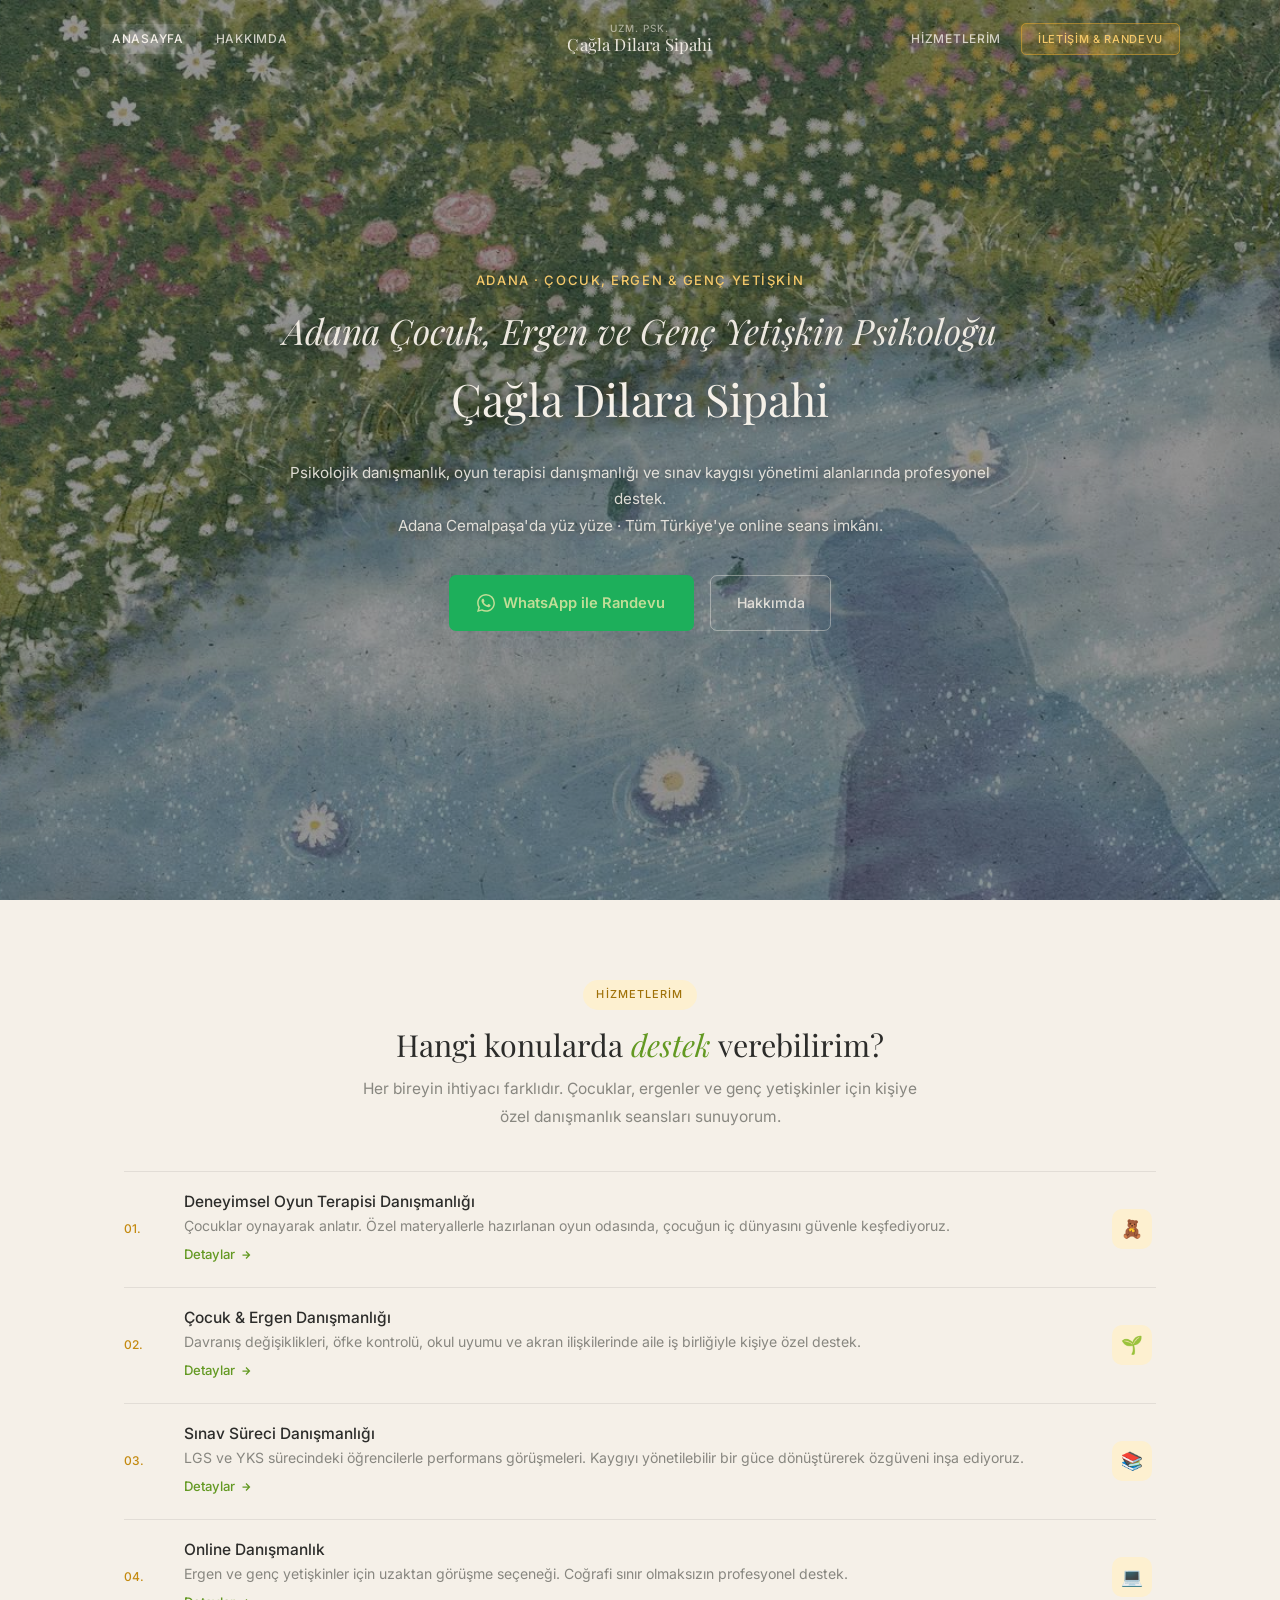
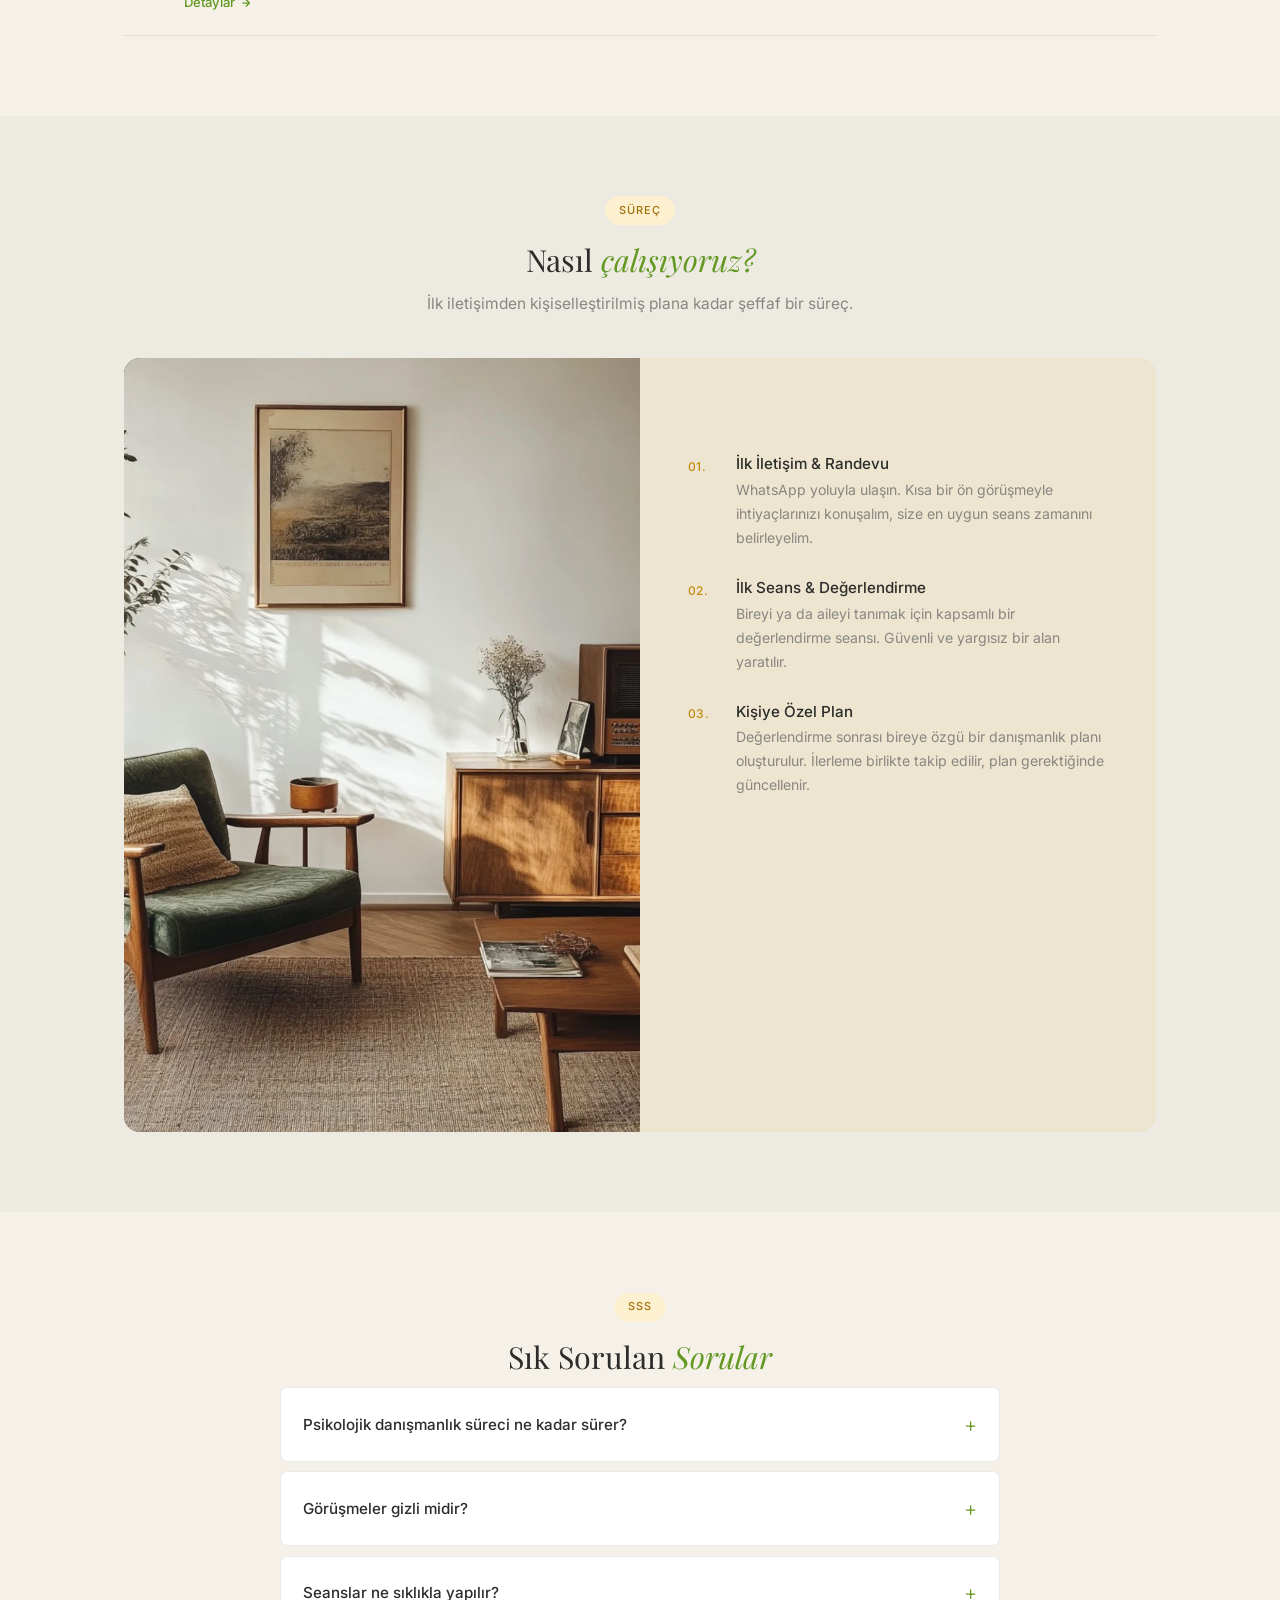
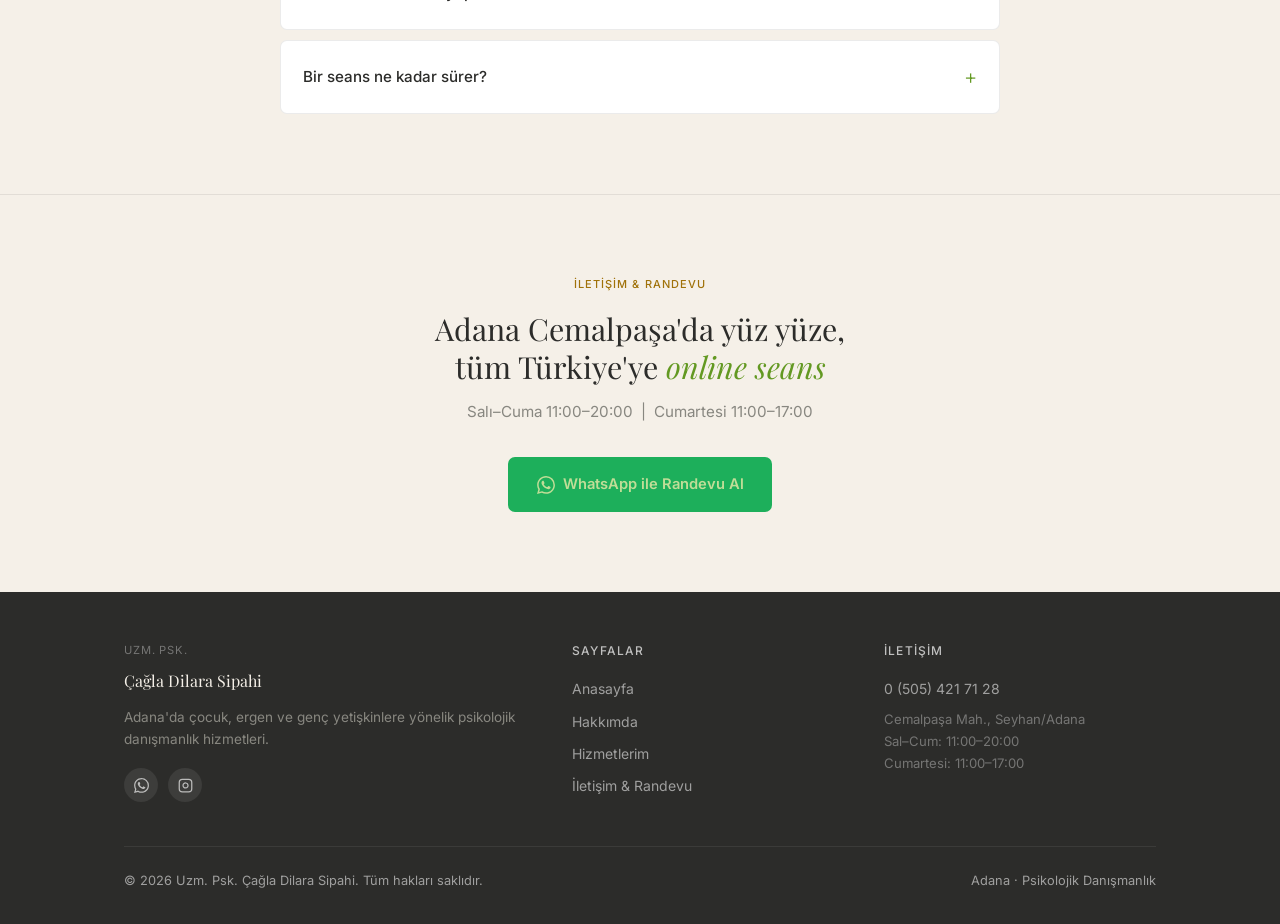
==== index.html @ 8da88c23 "fix: dynamic footer year, aria-hidden on emoji containers, verify lang=tr - All 4 pages: footer © ye" ====
<!DOCTYPE html>
<html lang="tr">
<head>
  <meta charset="UTF-8">
  <meta name="viewport" content="width=device-width, initial-scale=1.0">
  <title>Adana Çocuk ve Ergen Psikoloğu | Uzm. Psk. Çağla Dilara Sipahi</title>
  <meta name="description" content="Adana'da çocuk, ergen ve genç yetişkin psikolojik danışmanlık hizmetleri. Oyun terapisi, sınav kaygısı yönetimi ve online danışmanlık.">
  <link rel="preconnect" href="https://fonts.googleapis.com">
  <link rel="preconnect" href="https://fonts.gstatic.com" crossorigin>
  <link href="https://fonts.googleapis.com/css2?family=Playfair+Display:ital,wght@0,400;0,500;1,400&family=Inter:wght@300;400;500&display=swap" rel="stylesheet">
  <link rel="stylesheet" href="style.css">
  <link rel="canonical" href="https://pskcagladsipahi.com/">
  <meta property="og:type" content="website">
  <meta property="og:site_name" content="Uzm. Psk. Çağla Dilara Sipahi">
  <meta property="og:title" content="Adana Çocuk ve Ergen Psikoloğu | Uzm. Psk. Çağla Dilara Sipahi">
  <meta property="og:description" content="Adana'da çocuk, ergen ve genç yetişkin psikolojik danışmanlık hizmetleri. Oyun terapisi, sınav kaygısı yönetimi ve online danışmanlık.">
  <meta property="og:url" content="https://pskcagladsipahi.com/">
  <meta property="og:image" content="https://pskcagladsipahi.com/adana-psikolog-ofis.jpg">
  <meta property="og:image:width" content="1200">
  <meta property="og:image:height" content="800">
  <meta property="og:image:alt" content="Uzm. Psk. Çağla Dilara Sipahi — Adana Çocuk ve Ergen Psikolog Ofisi">
  <meta name="twitter:card" content="summary_large_image">
  <meta property="og:locale" content="tr_TR">
  <script type="application/ld+json">
  {
    "@context": "https://schema.org",
    "@type": "Psychologist",
    "name": "Uzm. Psk. Çağla Dilara Sipahi",
    "url": "https://pskcagladsipahi.com",
    "telephone": "+905054217128",
    "image": "https://pskcagladsipahi.com/adana-psikolog-ofis.jpg",
    "address": {
      "@type": "PostalAddress",
      "streetAddress": "Cemalpaşa Mahallesi, Cevat Yurdakul Caddesi, Atabey Apartmanı Kat:2 Daire:3",
      "addressLocality": "Seyhan",
      "addressRegion": "Adana",
      "postalCode": "01110",
      "addressCountry": "TR"
    },
    "openingHoursSpecification": [
      {
        "@type": "OpeningHoursSpecification",
        "dayOfWeek": ["Tuesday", "Wednesday", "Thursday", "Friday"],
        "opens": "11:00",
        "closes": "20:00"
      },
      {
        "@type": "OpeningHoursSpecification",
        "dayOfWeek": ["Saturday"],
        "opens": "11:00",
        "closes": "17:00"
      }
    ],
    "availableLanguage": ["tr", "en"],
    "areaServed": [
      {"@type": "City", "name": "Adana"},
      {"@type": "Country", "name": "Türkiye"}
    ],
    "sameAs": [
      "https://www.instagram.com/uzm.psk.cagladsipahi/",
      "https://share.google/SsBvMkMxXAegFA1E4"
    ],
    "hasOfferCatalog": {
      "@type": "OfferCatalog",
      "name": "Danışmanlık Hizmetleri",
      "itemListElement": [
        {"@type": "Offer", "itemOffered": {"@type": "Service", "name": "Deneyimsel Oyun Terapisi Danışmanlığı"}},
        {"@type": "Offer", "itemOffered": {"@type": "Service", "name": "Çocuk ve Ergen Psikolojik Danışmanlığı"}},
        {"@type": "Offer", "itemOffered": {"@type": "Service", "name": "Sınav Süreci Danışmanlığı"}},
        {"@type": "Offer", "itemOffered": {"@type": "Service", "name": "Genç Yetişkin Danışmanlığı"}},
        {"@type": "Offer", "itemOffered": {"@type": "Service", "name": "Online Danışmanlık"}}
      ]
    }
  }
  </script>
  <script type="application/ld+json">
  {
    "@context": "https://schema.org",
    "@type": "FAQPage",
    "mainEntity": [
      {
        "@type": "Question",
        "name": "Psikolojik danışmanlık süreci ne kadar sürer?",
        "acceptedAnswer": {
          "@type": "Answer",
          "text": "Süreç, danışanın ihtiyaçlarına ve sürecin seyrine göre değişiklik gösterir. Her birey için farklıdır."
        }
      },
      {
        "@type": "Question",
        "name": "Görüşmeler gizli midir?",
        "acceptedAnswer": {
          "@type": "Answer",
          "text": "Tüm görüşmeler etik kurallar ve gizlilik ilkeleri çerçevesinde yürütülür. Yasal zorunluluklar dışında paylaşılan bilgiler üçüncü kişilerle paylaşılmaz."
        }
      },
      {
        "@type": "Question",
        "name": "Seanslar ne sıklıkla yapılır?",
        "acceptedAnswer": {
          "@type": "Answer",
          "text": "Görüşmeler genellikle haftada bir planlanır. Süreç içinde ihtiyaçlara göre yeniden değerlendirilebilir."
        }
      },
      {
        "@type": "Question",
        "name": "Bir seans ne kadar sürer?",
        "acceptedAnswer": {
          "@type": "Answer",
          "text": "Oyun seansları 45 dakika, ergen ve yetişkin seansları 45–50 dakika sürmektedir."
        }
      }
    ]
  }
  </script>
</head>
<body>

  <!-- NAVBAR -->
  <nav class="navbar">
    <div class="nav-inner">
      <ul class="nav-left">
        <li><a href="/" class="active">Anasayfa</a></li>
        <li><a href="/hakkimda">Hakkımda</a></li>
      </ul>
      <a href="/" class="navbar-brand">
        <span class="brand-label">Uzm. Psk.</span>
        <span class="brand-name">Çağla Dilara Sipahi</span>
      </a>
      <ul class="nav-right">
        <li><a href="/hizmetler" class="nav-link">Hizmetlerim</a></li>
        <li><a href="/iletisim" class="nav-link nav-cta">İletişim &amp; Randevu</a></li>
      </ul>
      <button class="hamburger" id="hamburger" aria-label="Menüyü aç/kapat">
        <span></span><span></span><span></span>
      </button>
    </div>
  </nav>

  <!-- Mobile nav -->
  <div class="nav-links-mobile" id="mobileNav">
    <a href="/">Anasayfa</a>
    <a href="/hakkimda">Hakkımda</a>
    <a href="/hizmetler">Hizmetlerim</a>
    <a href="/iletisim">İletişim &amp; Randevu</a>
  </div>

  <!-- HERO -->
  <section class="hero">
    <div class="hero-bg"></div>
    <div class="hero-overlay"></div>
    <div class="container">
      <div class="hero-content">
        <span class="hero-eyebrow">Adana · Çocuk, Ergen &amp; Genç Yetişkin</span>
        <h1 class="hero-title">Adana Çocuk, Ergen ve Genç Yetişkin Psikoloğu</h1>
        <span class="hero-name">Çağla Dilara Sipahi</span>
        <p class="hero-desc">
          Psikolojik danışmanlık, oyun terapisi danışmanlığı ve sınav kaygısı yönetimi alanlarında profesyonel destek.<br>
          Adana Cemalpaşa'da yüz yüze · Tüm Türkiye'ye online seans imkânı.
        </p>
        <div class="hero-actions">
          <a href="https://wa.me/905054217128" class="btn btn-whatsapp" target="_blank" rel="noopener">
            <svg width="18" height="18" viewBox="0 0 24 24" fill="currentColor"><path d="M17.472 14.382c-.297-.149-1.758-.867-2.03-.967-.273-.099-.471-.148-.67.15-.197.297-.767.966-.94 1.164-.173.199-.347.223-.644.075-.297-.15-1.255-.463-2.39-1.475-.883-.788-1.48-1.761-1.653-2.059-.173-.297-.018-.458.13-.606.134-.133.298-.347.446-.52.149-.174.198-.298.298-.497.099-.198.05-.371-.025-.52-.075-.149-.669-1.612-.916-2.207-.242-.579-.487-.5-.669-.51-.173-.008-.371-.01-.57-.01-.198 0-.52.074-.792.372-.272.297-1.04 1.016-1.04 2.479 0 1.462 1.065 2.875 1.213 3.074.149.198 2.096 3.2 5.077 4.487.709.306 1.262.489 1.694.625.712.227 1.36.195 1.871.118.571-.085 1.758-.719 2.006-1.413.248-.694.248-1.289.173-1.413-.074-.124-.272-.198-.57-.347m-5.421 7.403h-.004a9.87 9.87 0 0 1-5.031-1.378l-.361-.214-3.741.982.998-3.648-.235-.374a9.86 9.86 0 0 1-1.51-5.26c.001-5.45 4.436-9.884 9.888-9.884 2.64 0 5.122 1.03 6.988 2.898a9.825 9.825 0 0 1 2.893 6.994c-.003 5.45-4.437 9.884-9.885 9.884m8.413-18.297A11.815 11.815 0 0 0 12.05 0C5.495 0 .16 5.335.157 11.892c0 2.096.547 4.142 1.588 5.945L.057 24l6.305-1.654a11.882 11.882 0 0 0 5.683 1.448h.005c6.554 0 11.89-5.335 11.893-11.893a11.821 11.821 0 0 0-3.48-8.413z"/></svg>
            WhatsApp ile Randevu
          </a>
          <a href="/hakkimda" class="btn btn-outline-white">Hakkımda</a>
        </div>
      </div>
    </div>
  </section>

  <!-- SERVICES -->
  <section class="section">
    <div class="container">
      <div class="centered reveal">
        <span class="section-tag">Hizmetlerim</span>
        <h2 class="section-title">Hangi konularda <em>destek</em> verebilirim?</h2>
        <p class="section-lead">Her bireyin ihtiyacı farklıdır. Çocuklar, ergenler ve genç yetişkinler için kişiye özel danışmanlık seansları sunuyorum.</p>
      </div>
      <div class="services-list">
        <div class="service-row reveal">
          <span class="service-num">01.</span>
          <div>
            <h3>Deneyimsel Oyun Terapisi Danışmanlığı</h3>
            <p>Çocuklar oynayarak anlatır. Özel materyallerle hazırlanan oyun odasında, çocuğun iç dünyasını güvenle keşfediyoruz.</p>
            <a href="/hizmetler" class="service-link">Detaylar <svg width="12" height="12" viewBox="0 0 24 24" fill="none" stroke="currentColor" stroke-width="2.5"><path d="M5 12h14M12 5l7 7-7 7"/></svg></a>
          </div>
          <div class="service-row-icon" aria-hidden="true">🧸</div>
        </div>
        <div class="service-row reveal">
          <span class="service-num">02.</span>
          <div>
            <h3>Çocuk &amp; Ergen Danışmanlığı</h3>
            <p>Davranış değişiklikleri, öfke kontrolü, okul uyumu ve akran ilişkilerinde aile iş birliğiyle kişiye özel destek.</p>
            <a href="/hizmetler" class="service-link">Detaylar <svg width="12" height="12" viewBox="0 0 24 24" fill="none" stroke="currentColor" stroke-width="2.5"><path d="M5 12h14M12 5l7 7-7 7"/></svg></a>
          </div>
          <div class="service-row-icon" aria-hidden="true">🌱</div>
        </div>
        <div class="service-row reveal">
          <span class="service-num">03.</span>
          <div>
            <h3>Sınav Süreci Danışmanlığı</h3>
            <p>LGS ve YKS sürecindeki öğrencilerle performans görüşmeleri. Kaygıyı yönetilebilir bir güce dönüştürerek özgüveni inşa ediyoruz.</p>
            <a href="/hizmetler" class="service-link">Detaylar <svg width="12" height="12" viewBox="0 0 24 24" fill="none" stroke="currentColor" stroke-width="2.5"><path d="M5 12h14M12 5l7 7-7 7"/></svg></a>
          </div>
          <div class="service-row-icon" aria-hidden="true">📚</div>
        </div>
        <div class="service-row reveal">
          <span class="service-num">04.</span>
          <div>
            <h3>Online Danışmanlık</h3>
            <p>Ergen ve genç yetişkinler için uzaktan görüşme seçeneği. Coğrafi sınır olmaksızın profesyonel destek.</p>
            <a href="/hizmetler" class="service-link">Detaylar <svg width="12" height="12" viewBox="0 0 24 24" fill="none" stroke="currentColor" stroke-width="2.5"><path d="M5 12h14M12 5l7 7-7 7"/></svg></a>
          </div>
          <div class="service-row-icon" aria-hidden="true">💻</div>
        </div>
      </div>
    </div>
  </section>

  <!-- PROCESS -->
  <section class="section section-alt">
    <div class="container">
      <div class="centered reveal">
        <span class="section-tag">Süreç</span>
        <h2 class="section-title">Nasıl <em>çalışıyoruz?</em></h2>
        <p class="section-lead">İlk iletişimden kişiselleştirilmiş plana kadar şeffaf bir süreç.</p>
      </div>
      <div class="process-split reveal">
        <div class="process-photo">
          <img src="danismanlik-sureci.jpg" alt="Psikolojik danışmanlık süreci adımları" loading="lazy" width="1000" height="1500">
        </div>
        <div class="process-content">
          <div class="steps-list">
            <div class="step-item">
              <span class="step-num">01.</span>
              <div>
                <h3>İlk İletişim &amp; Randevu</h3>
                <p>WhatsApp yoluyla ulaşın. Kısa bir ön görüşmeyle ihtiyaçlarınızı konuşalım, size en uygun seans zamanını belirleyelim.</p>
              </div>
            </div>
            <div class="step-item">
              <span class="step-num">02.</span>
              <div>
                <h3>İlk Seans &amp; Değerlendirme</h3>
                <p>Bireyi ya da aileyi tanımak için kapsamlı bir değerlendirme seansı. Güvenli ve yargısız bir alan yaratılır.</p>
              </div>
            </div>
            <div class="step-item">
              <span class="step-num">03.</span>
              <div>
                <h3>Kişiye Özel Plan</h3>
                <p>Değerlendirme sonrası bireye özgü bir danışmanlık planı oluşturulur. İlerleme birlikte takip edilir, plan gerektiğinde güncellenir.</p>
              </div>
            </div>
          </div>
        </div>
      </div>
    </div>
  </section>

  <!-- FAQ -->
  <section class="section">
    <div class="container">
      <div class="centered reveal">
        <span class="section-tag">SSS</span>
        <h2 class="section-title">Sık Sorulan <em>Sorular</em></h2>
      </div>
      <div class="faq-list">
        <details class="faq-item reveal">
          <summary>Psikolojik danışmanlık süreci ne kadar sürer?</summary>
          <p>Süreç, danışanın ihtiyaçlarına ve sürecin seyrine göre değişiklik gösterir. Her birey için farklıdır.</p>
        </details>
        <details class="faq-item reveal">
          <summary>Görüşmeler gizli midir?</summary>
          <p>Tüm görüşmeler etik kurallar ve gizlilik ilkeleri çerçevesinde yürütülür. Yasal zorunluluklar dışında paylaşılan bilgiler üçüncü kişilerle paylaşılmaz.</p>
        </details>
        <details class="faq-item reveal">
          <summary>Seanslar ne sıklıkla yapılır?</summary>
          <p>Görüşmeler genellikle haftada bir planlanır. Süreç içinde ihtiyaçlara göre yeniden değerlendirilebilir.</p>
        </details>
        <details class="faq-item reveal">
          <summary>Bir seans ne kadar sürer?</summary>
          <p>Oyun seansları 45 dakika, ergen ve yetişkin seansları 45–50 dakika sürmektedir.</p>
        </details>
      </div>
    </div>
  </section>

  <!-- CTA BANNER -->
  <section class="cta-banner">
    <div class="container">
      <span class="eyebrow">İletişim &amp; Randevu</span>
      <h2>Adana Cemalpaşa'da yüz yüze,<br>tüm Türkiye'ye <em>online seans</em></h2>
      <p>Salı–Cuma 11:00–20:00 &nbsp;|&nbsp; Cumartesi 11:00–17:00</p>
      <div class="cta-actions">
        <a href="https://wa.me/905054217128" class="btn btn-whatsapp" target="_blank" rel="noopener">
          <svg width="18" height="18" viewBox="0 0 24 24" fill="currentColor"><path d="M17.472 14.382c-.297-.149-1.758-.867-2.03-.967-.273-.099-.471-.148-.67.15-.197.297-.767.966-.94 1.164-.173.199-.347.223-.644.075-.297-.15-1.255-.463-2.39-1.475-.883-.788-1.48-1.761-1.653-2.059-.173-.297-.018-.458.13-.606.134-.133.298-.347.446-.52.149-.174.198-.298.298-.497.099-.198.05-.371-.025-.52-.075-.149-.669-1.612-.916-2.207-.242-.579-.487-.5-.669-.51-.173-.008-.371-.01-.57-.01-.198 0-.52.074-.792.372-.272.297-1.04 1.016-1.04 2.479 0 1.462 1.065 2.875 1.213 3.074.149.198 2.096 3.2 5.077 4.487.709.306 1.262.489 1.694.625.712.227 1.36.195 1.871.118.571-.085 1.758-.719 2.006-1.413.248-.694.248-1.289.173-1.413-.074-.124-.272-.198-.57-.347m-5.421 7.403h-.004a9.87 9.87 0 0 1-5.031-1.378l-.361-.214-3.741.982.998-3.648-.235-.374a9.86 9.86 0 0 1-1.51-5.26c.001-5.45 4.436-9.884 9.888-9.884 2.64 0 5.122 1.03 6.988 2.898a9.825 9.825 0 0 1 2.893 6.994c-.003 5.45-4.437 9.884-9.885 9.884m8.413-18.297A11.815 11.815 0 0 0 12.05 0C5.495 0 .16 5.335.157 11.892c0 2.096.547 4.142 1.588 5.945L.057 24l6.305-1.654a11.882 11.882 0 0 0 5.683 1.448h.005c6.554 0 11.89-5.335 11.893-11.893a11.821 11.821 0 0 0-3.48-8.413z"/></svg>
          WhatsApp ile Randevu Al
        </a>
      </div>
    </div>
  </section>

  <!-- FOOTER -->
  <footer class="footer">
    <div class="container">
      <div class="footer-grid">
        <div class="footer-brand">
          <span class="brand-label">Uzm. Psk.</span>
          <div class="brand-name">Çağla Dilara Sipahi</div>
          <p>Adana'da çocuk, ergen ve genç yetişkinlere yönelik psikolojik danışmanlık hizmetleri.</p>
          <div class="footer-social">
            <a href="https://wa.me/905054217128" class="social-btn" target="_blank" rel="noopener" aria-label="WhatsApp">
              <svg width="15" height="15" viewBox="0 0 24 24" fill="currentColor"><path d="M17.472 14.382c-.297-.149-1.758-.867-2.03-.967-.273-.099-.471-.148-.67.15-.197.297-.767.966-.94 1.164-.173.199-.347.223-.644.075-.297-.15-1.255-.463-2.39-1.475-.883-.788-1.48-1.761-1.653-2.059-.173-.297-.018-.458.13-.606.134-.133.298-.347.446-.52.149-.174.198-.298.298-.497.099-.198.05-.371-.025-.52-.075-.149-.669-1.612-.916-2.207-.242-.579-.487-.5-.669-.51-.173-.008-.371-.01-.57-.01-.198 0-.52.074-.792.372-.272.297-1.04 1.016-1.04 2.479 0 1.462 1.065 2.875 1.213 3.074.149.198 2.096 3.2 5.077 4.487.709.306 1.262.489 1.694.625.712.227 1.36.195 1.871.118.571-.085 1.758-.719 2.006-1.413.248-.694.248-1.289.173-1.413-.074-.124-.272-.198-.57-.347m-5.421 7.403h-.004a9.87 9.87 0 0 1-5.031-1.378l-.361-.214-3.741.982.998-3.648-.235-.374a9.86 9.86 0 0 1-1.51-5.26c.001-5.45 4.436-9.884 9.888-9.884 2.64 0 5.122 1.03 6.988 2.898a9.825 9.825 0 0 1 2.893 6.994c-.003 5.45-4.437 9.884-9.885 9.884m8.413-18.297A11.815 11.815 0 0 0 12.05 0C5.495 0 .16 5.335.157 11.892c0 2.096.547 4.142 1.588 5.945L.057 24l6.305-1.654a11.882 11.882 0 0 0 5.683 1.448h.005c6.554 0 11.89-5.335 11.893-11.893a11.821 11.821 0 0 0-3.48-8.413z"/></svg>
            </a>
            <a href="https://www.instagram.com/uzm.psk.cagladsipahi/" class="social-btn" target="_blank" rel="noopener" aria-label="Instagram">
              <svg width="15" height="15" viewBox="0 0 24 24" fill="none" stroke="currentColor" stroke-width="2"><rect x="2" y="2" width="20" height="20" rx="5"/><path d="M16 11.37A4 4 0 1 1 12.63 8 4 4 0 0 1 16 11.37z"/><line x1="17.5" y1="6.5" x2="17.51" y2="6.5"/></svg>
            </a>
          </div>
        </div>
        <div>
          <h5>Sayfalar</h5>
          <ul>
            <li><a href="/">Anasayfa</a></li>
            <li><a href="/hakkimda">Hakkımda</a></li>
            <li><a href="/hizmetler">Hizmetlerim</a></li>
            <li><a href="/iletisim">İletişim &amp; Randevu</a></li>
          </ul>
        </div>
        <div>
          <h5>İletişim</h5>
          <ul>
            <li><a href="tel:+905054217128">0 (505) 421 71 28</a></li>
            <li style="color:rgba(255,255,255,.35); font-size:.82rem; margin-top:.5rem; line-height:1.65">
              Cemalpaşa Mah., Seyhan/Adana<br>
              Sal–Cum: 11:00–20:00<br>
              Cumartesi: 11:00–17:00
            </li>
          </ul>
        </div>
      </div>
      <div class="footer-bottom">
        <span>&copy; <span id="footer-year">2026</span> Uzm. Psk. Çağla Dilara Sipahi. Tüm hakları saklıdır.</span>
        <span>Adana · Psikolojik Danışmanlık</span>
      </div>
    </div>
  </footer>

  <script>
    // Mobile nav
    const hamburger = document.getElementById('hamburger');
    const mobileNav = document.getElementById('mobileNav');
    hamburger.addEventListener('click', () => mobileNav.classList.toggle('open'));
    mobileNav.querySelectorAll('a').forEach(a => a.addEventListener('click', () => mobileNav.classList.remove('open')));

    // Scroll reveal
    const observer = new IntersectionObserver((entries) => {
      entries.forEach((entry, i) => {
        if (entry.isIntersecting) {
          setTimeout(() => entry.target.classList.add('visible'), i * 80);
        }
      });
    }, { threshold: 0.12 });
    document.querySelectorAll('.reveal').forEach(el => observer.observe(el));
    document.getElementById('footer-year').textContent = new Date().getFullYear();

  </script>
</body>
</html>
---- style.css ----
/* =============================================
   pskcagladsipahi.com — Design System v2
   ============================================= */

:root {
  --primary:       #639922;
  --primary-dark:  #3B6D11;
  --primary-light: #EAF3DE;
  --accent:        #E8A830;
  --accent-light:  #FDF0D0;
  --accent-dark:   #C48A10;
  --accent-deep:   #A0720A;
  --text:          #2C2C2A;
  --text-muted:    #888780;
  --bg:            #F5F0E8;
  --bg-alt:        #EDEAE2;
  --bg-bej:        #EDE5D0;
  --hero-dark:     #27500A;
  --white:         #FFFFFF;
  --border:        rgba(0,0,0,0.08);
  --whatsapp:      #1DAF5B;
  --whatsapp-text: #C0DD97;

  --font-display: 'Playfair Display', Georgia, serif;
  --font-body:    'Inter', system-ui, sans-serif;

  --radius:    7px;
  --radius-md: 12px;
  --radius-lg: 16px;
  --shadow:    0 4px 24px rgba(44,44,42,.07);
  --shadow-lg: 0 12px 48px rgba(44,44,42,.12);
  --trans:     .28s ease;

  --max-w: 1080px;
}

/* ---- Accessibility ---- */
.visually-hidden { position: absolute; width: 1px; height: 1px; padding: 0; margin: -1px; overflow: hidden; clip: rect(0,0,0,0); white-space: nowrap; border: 0; }

/* ---- Reset ---- */
*, *::before, *::after { box-sizing: border-box; margin: 0; padding: 0; }
html { scroll-behavior: smooth; font-size: 16px; }
body {
  font-family: var(--font-body);
  background: var(--bg);
  color: var(--text);
  line-height: 1.8;
  -webkit-font-smoothing: antialiased;
  font-size: 14px;
}
img { max-width: 100%; display: block; }
a { color: inherit; text-decoration: none; }
ul { list-style: none; }

/* ---- Container ---- */
.container {
  max-width: var(--max-w);
  margin: 0 auto;
  padding: 0 1.5rem;
}

/* ---- Typography ---- */
h1, h2, h3, h4 {
  font-family: var(--font-display);
  line-height: 1.25;
  color: var(--text);
  font-weight: 400;
}
h1 { font-size: clamp(2rem, 5vw, 2.8rem); }
h2 { font-size: clamp(1.5rem, 3vw, 1.9rem); }
h3 { font-size: 1rem; font-weight: 500; font-family: var(--font-body); }
h4 { font-size: .9rem; font-weight: 500; font-family: var(--font-body); }
p  { color: var(--text-muted); }
em { font-style: italic; color: var(--primary); font-family: var(--font-display); }

/* ---- Buttons ---- */
.btn {
  display: inline-flex;
  align-items: center;
  gap: .5rem;
  padding: .8rem 1.6rem;
  border-radius: var(--radius);
  font-size: .88rem;
  font-weight: 500;
  font-family: var(--font-body);
  cursor: pointer;
  border: none;
  transition: transform var(--trans), box-shadow var(--trans), opacity var(--trans);
  white-space: nowrap;
}
.btn:hover { transform: translateY(-2px); box-shadow: var(--shadow-lg); }

.btn-whatsapp {
  background: var(--whatsapp);
  color: var(--whatsapp-text);
  font-size: .92rem;
  font-weight: 600;
  padding: .9rem 1.8rem;
  border-radius: var(--radius);
}
.btn-whatsapp svg { fill: var(--whatsapp-text); }
.btn-whatsapp:hover { opacity: .9; }

.btn-primary { background: var(--primary); color: var(--white); }
.btn-primary:hover { background: var(--primary-dark); }

.btn-outline {
  background: transparent;
  color: var(--primary);
  border: 1.5px solid var(--primary);
}
.btn-outline:hover { background: var(--primary); color: var(--white); }

.btn-outline-white {
  background: transparent;
  color: rgba(245,240,232,.85);
  border: 1.5px solid rgba(245,240,232,.4);
}
.btn-outline-white:hover { background: rgba(255,255,255,.12); }

/* ---- Section helpers ---- */
.section { padding: 5rem 0; }
.section-alt { background: var(--bg-alt); }
.section-bej { background: var(--bg-bej); }

.eyebrow {
  display: inline-block;
  font-size: 11px;
  font-weight: 500;
  letter-spacing: .1em;
  text-transform: uppercase;
  color: var(--accent-deep);
  margin-bottom: .9rem;
}
.section-tag {
  display: inline-block;
  font-size: 11px;
  font-weight: 500;
  letter-spacing: .1em;
  text-transform: uppercase;
  color: var(--accent-deep);
  background: var(--accent-light);
  padding: .3rem .85rem;
  border-radius: 20px;
  margin-bottom: 1rem;
}
.section-title { margin-bottom: .7rem; }
.section-lead  { font-size: .97rem; max-width: 580px; margin-bottom: 2.5rem; }
.centered { text-align: center; }
.centered .section-lead { margin-left: auto; margin-right: auto; }

/* ---- Scroll Reveal ---- */
.reveal {
  opacity: 0;
  transform: translateY(20px);
  transition: opacity .7s ease, transform .7s ease;
}
.reveal.visible {
  opacity: 1;
  transform: translateY(0);
}

/* =============================================
   NAVBAR
   ============================================= */
.navbar {
  position: absolute;
  top: 0; left: 0; right: 0;
  z-index: 999;
  padding: 22px 40px;
}
.nav-inner {
  max-width: var(--max-w);
  margin: 0 auto;
  display: grid;
  grid-template-columns: 1fr auto 1fr;
  align-items: center;
}
.nav-left, .nav-right {
  display: flex;
  align-items: center;
  gap: .5rem;
}
.nav-right { justify-content: flex-end; }

.nav-left a, .nav-right a.nav-link {
  font-size: 12px;
  font-weight: 500;
  letter-spacing: .06em;
  text-transform: uppercase;
  color: rgba(245,240,232,.8);
  padding: .45rem .75rem;
  border-radius: 5px;
  transition: color var(--trans), background var(--trans);
}
.nav-left a:hover,
.nav-right a.nav-link:hover,
.nav-left a.active,
.nav-right a.nav-link.active { color: rgba(245,240,232,1); background: rgba(255,255,255,.1); }

.nav-cta {
  background: rgba(232,168,48,.2) !important;
  border: 1px solid rgba(232,168,48,.5) !important;
  color: #F5C96A !important;
  font-size: 11px !important;
  font-weight: 500 !important;
  padding: 8px 16px !important;
  border-radius: 5px !important;
  text-transform: uppercase !important;
  letter-spacing: .06em !important;
  transition: background var(--trans) !important;
}
.nav-cta:hover { background: rgba(232,168,48,.35) !important; }

.navbar-brand {
  display: flex;
  flex-direction: column;
  align-items: center;
  text-align: center;
  line-height: 1.2;
}
.navbar-brand .brand-label {
  font-size: 10px;
  letter-spacing: .1em;
  text-transform: uppercase;
  color: rgba(245,240,232,.55);
  font-weight: 500;
}
.navbar-brand .brand-name {
  font-family: var(--font-display);
  font-size: 1.05rem;
  font-weight: 400;
  color: rgba(245,240,232,.95);
  letter-spacing: .01em;
}

/* Mobile nav — hidden by default everywhere */
.nav-links-mobile {
  display: none;
}
.nav-links-mobile.open {
  display: flex;
  position: fixed;
  top: 0; left: 0; right: 0; bottom: 0;
  background: var(--text);
  flex-direction: column;
  align-items: center;
  justify-content: center;
  gap: 1.5rem;
  z-index: 998;
}
.nav-links-mobile a {
  font-size: 1.1rem;
  font-weight: 500;
  color: rgba(245,240,232,.85);
  text-transform: uppercase;
  letter-spacing: .1em;
}

/* Hamburger (mobile only) */
.hamburger {
  display: none;
  flex-direction: column;
  gap: 5px;
  background: none;
  border: none;
  cursor: pointer;
  padding: .5rem;
}
.hamburger span {
  display: block;
  width: 22px;
  height: 1.5px;
  background: rgba(245,240,232,.85);
  border-radius: 2px;
  transition: var(--trans);
}

/* Inner page navbar (sticky, not absolute) */
.navbar-inner {
  position: sticky;
  top: 0;
  background: var(--bg);
  border-bottom: 1px solid var(--border);
  box-shadow: 0 2px 12px rgba(0,0,0,.04);
  padding: 14px 40px;
}
.navbar-inner .nav-left a,
.navbar-inner .nav-right a.nav-link {
  color: var(--text-muted);
}
.navbar-inner .nav-left a:hover,
.navbar-inner .nav-right a.nav-link:hover,
.navbar-inner .nav-left a.active,
.navbar-inner .nav-right a.nav-link.active {
  color: var(--primary);
  background: var(--primary-light);
}
.navbar-inner .brand-label { color: var(--text-muted); }
.navbar-inner .brand-name  { color: var(--text); }
.navbar-inner .nav-cta {
  background: rgba(99,153,34,.12) !important;
  border: 1px solid rgba(99,153,34,.35) !important;
  color: var(--primary-dark) !important;
}
.navbar-inner .nav-cta:hover { background: rgba(99,153,34,.2) !important; }

/* =============================================
   PAGE BANNER (inner pages)
   ============================================= */
.page-banner {
  background: linear-gradient(135deg, var(--hero-dark) 0%, var(--primary-dark) 100%);
  padding: 5rem 0 3.5rem;
  text-align: center;
  color: var(--white);
}
.page-banner h1 { color: #F5F0E8; font-size: clamp(1.8rem, 4vw, 2.4rem); font-weight: 400; }
.page-banner p  { color: rgba(245,240,232,.7); margin-top: .75rem; font-size: .95rem; }

/* =============================================
   HERO
   ============================================= */
.hero {
  position: relative;
  height: 100vh;
  min-height: 700px;
  display: flex;
  align-items: center;
  justify-content: center;
  text-align: center;
  overflow: hidden;
}
.hero-bg {
  position: absolute;
  inset: 0;
  background-image: url('adana-psikolog-ofis.jpg');
  background-size: cover;
  background-position: center;
  background-repeat: no-repeat;
  z-index: 0;
}
.hero-overlay {
  position: absolute; inset: 0; z-index: 1;
  background: rgba(0, 0, 0, 0.42);
}
.hero-content {
  position: relative;
  z-index: 2;
  max-width: 800px;
  margin: 0 auto;
  padding: 0 1.5rem;
}
.hero-eyebrow {
  font-size: 13px;
  font-weight: 500;
  letter-spacing: .12em;
  text-transform: uppercase;
  color: #F5C96A;
  margin-bottom: 1rem;
  display: block;
  text-shadow: 0 1px 8px rgba(0,0,0,.5);
}
.hero-title {
  font-family: var(--font-display);
  font-size: clamp(1.6rem, 3.5vw, 2.2rem);
  font-weight: 400;
  font-style: italic;
  color: rgba(245,240,232,.95);
  margin-bottom: .4rem;
  text-shadow: 0 2px 16px rgba(0,0,0,.6);
}
.hero-name {
  font-family: var(--font-display);
  font-size: clamp(2rem, 5vw, 2.8rem);
  font-weight: 400;
  color: #F5F0E8;
  margin-bottom: 1.25rem;
  display: block;
  text-shadow: 0 2px 16px rgba(0,0,0,.6);
}
.hero-desc {
  font-size: .95rem;
  color: rgba(245,240,232,.88);
  margin-bottom: 2.25rem;
  line-height: 1.75;
  text-shadow: 0 1px 10px rgba(0,0,0,.55);
}
.hero-actions { display: flex; flex-wrap: wrap; gap: 1rem; justify-content: center; }

/* Hero fade-up animations */
@keyframes fadeUp {
  from { opacity: 0; transform: translateY(24px); }
  to   { opacity: 1; transform: translateY(0); }
}
.hero-eyebrow { animation: fadeUp .6s ease .15s both; }
.hero-title   { animation: fadeUp .6s ease .35s both; }
.hero-name    { animation: fadeUp .6s ease .50s both; }
.hero-desc    { animation: fadeUp .6s ease .70s both; }
.hero-actions { animation: fadeUp .6s ease .90s both; }

/* =============================================
   SERVICES LIST (index)
   ============================================= */
.services-list { margin-top: 2rem; }
.service-row {
  display: grid;
  grid-template-columns: 40px 1fr 44px;
  gap: 1.25rem;
  align-items: center;
  padding: 20px 0;
  border-bottom: .5px solid var(--border);
  transition: background var(--trans);
}
.service-row:first-child { border-top: .5px solid var(--border); }
.service-num {
  font-size: 12px;
  font-weight: 500;
  color: var(--accent-dark);
  font-family: var(--font-body);
}
.service-row h3 {
  font-size: .97rem;
  font-weight: 500;
  color: var(--text);
  margin-bottom: .2rem;
}
.service-row p { font-size: .88rem; line-height: 1.65; }
.service-row-icon {
  width: 40px; height: 40px;
  background: var(--accent-light);
  border-radius: 10px;
  display: flex;
  align-items: center;
  justify-content: center;
  font-size: 1.1rem;
  color: var(--accent-deep);
}
.service-link {
  display: inline-flex;
  align-items: center;
  gap: .3rem;
  margin-top: .35rem;
  font-size: .82rem;
  font-weight: 500;
  color: var(--primary);
}
.service-link:hover { color: var(--primary-dark); }

/* Full services page cards */
.service-full {
  display: grid;
  grid-template-columns: 64px 1fr;
  gap: 1.5rem;
  background: var(--white);
  border-radius: var(--radius-md);
  padding: 2rem;
  border: 1px solid var(--border);
  margin-bottom: 1.25rem;
  transition: box-shadow var(--trans);
}
.service-full:hover { box-shadow: var(--shadow); }
.service-full .service-icon { margin: 0; }
.service-full h3 { margin-bottom: .45rem; }
.service-icon {
  width: 52px; height: 52px;
  border-radius: 12px;
  background: var(--accent-light);
  display: flex;
  align-items: center;
  justify-content: center;
  margin-bottom: 1rem;
  font-size: 1.4rem;
  color: var(--accent-deep);
}

/* =============================================
   PROCESS STEPS
   ============================================= */
.process-split {
  display: grid;
  grid-template-columns: 1fr 1fr;
  min-height: 420px;
}
.process-photo {
  background: linear-gradient(170deg, #2A3A18 0%, #3D5020 50%, #4A6028 100%);
  display: flex;
  align-items: center;
  justify-content: center;
  font-size: 4rem;
  color: rgba(255,255,255,.15);
  border-radius: var(--radius-lg) 0 0 var(--radius-lg);
  overflow: hidden;
}
.process-photo img {
  width: 100%; height: 100%; object-fit: cover;
}
.process-content {
  background: var(--bg-bej);
  padding: 4rem 3rem;
  border-radius: 0 var(--radius-lg) var(--radius-lg) 0;
}
.steps-list { display: flex; flex-direction: column; gap: 1.75rem; margin-top: 2rem; }
.step-item { display: flex; gap: 1.25rem; align-items: flex-start; }
.step-num {
  font-size: 12px;
  font-weight: 500;
  color: var(--accent-dark);
  min-width: 28px;
  padding-top: .1rem;
  font-family: var(--font-body);
  letter-spacing: .04em;
}
.step-item h3 { font-size: .95rem; font-weight: 500; margin-bottom: .3rem; color: var(--text); }
.step-item p  { font-size: .88rem; line-height: 1.7; }

/* =============================================
   FAQ
   ============================================= */
.faq-list {
  max-width: 720px;
  margin: 0 auto;
  display: flex;
  flex-direction: column;
  gap: .6rem;
}
.faq-item {
  background: var(--white);
  border: 1px solid var(--border);
  border-radius: var(--radius);
  overflow: hidden;
  transition: box-shadow var(--trans);
}
.faq-item:hover { box-shadow: var(--shadow); }
.faq-item summary {
  padding: 1.1rem 1.4rem;
  font-weight: 500;
  font-size: .95rem;
  color: var(--text);
  cursor: pointer;
  list-style: none;
  display: flex;
  justify-content: space-between;
  align-items: center;
  gap: 1rem;
  font-family: var(--font-body);
}
.faq-item summary::-webkit-details-marker { display: none; }
.faq-item summary::after {
  content: '+';
  font-size: 1.3rem;
  font-weight: 300;
  color: var(--primary);
  flex-shrink: 0;
  transition: transform var(--trans);
}
.faq-item[open] summary::after  { transform: rotate(45deg); }
.faq-item[open] summary         { color: var(--primary); border-bottom: 1px solid var(--border); }
.faq-item p {
  padding: 1rem 1.4rem;
  font-size: .9rem;
  line-height: 1.75;
}

/* =============================================
   CTA SECTION
   ============================================= */
.cta-banner {
  background: var(--bg);
  padding: 5rem 0;
  text-align: center;
  border-top: 1px solid var(--border);
}
.cta-banner .eyebrow { display: block; margin-bottom: .9rem; }
.cta-banner h2 { margin-bottom: .75rem; }
.cta-banner p  { font-size: .95rem; margin-bottom: 2rem; }
.cta-actions   { display: flex; justify-content: center; flex-wrap: wrap; gap: 1rem; }

/* =============================================
   ABOUT PAGE
   ============================================= */
.about-intro {
  display: grid;
  grid-template-columns: 1fr 1fr;
  gap: 4rem;
  align-items: start;
}
.about-photo {
  background: linear-gradient(170deg, #2A3A18 0%, #3D5020 50%, #4A6028 100%);
  border-radius: var(--radius-lg);
  aspect-ratio: 4/5;
  display: flex;
  align-items: center;
  justify-content: center;
  font-size: 5rem;
  color: rgba(255,255,255,.12);
  overflow: hidden;
}
.about-photo img {
  width: 100%; height: 100%;
  object-fit: cover;
  border-radius: var(--radius-lg);
}
.about-text .section-tag  { margin-top: 0; }
.about-text h2 { margin-bottom: 1rem; }
.about-text p  { margin-bottom: 1rem; }

.edu-timeline { margin-top: 2rem; }
.edu-item {
  display: flex;
  gap: 1.25rem;
  padding-bottom: 1.75rem;
  position: relative;
}
.edu-item:not(:last-child)::before {
  content: '';
  position: absolute;
  left: 18px; top: 38px;
  width: 1px;
  height: calc(100% - 20px);
  background: var(--border);
}
.edu-dot {
  width: 36px; height: 36px; min-width: 36px;
  border-radius: 50%;
  background: var(--accent-light);
  border: 1.5px solid var(--accent);
  display: flex;
  align-items: center;
  justify-content: center;
  font-size: .85rem;
}
.edu-year  { font-size: .75rem; font-weight: 700; letter-spacing: .06em; text-transform: uppercase; color: var(--accent-deep); margin-bottom: .2rem; }
.edu-title { font-weight: 500; color: var(--text); margin-bottom: .2rem; font-size: .95rem; }
.edu-sub   { font-size: .875rem; }

.trainings-grid {
  display: grid;
  grid-template-columns: repeat(auto-fill, minmax(220px, 1fr));
  gap: .85rem;
}
.training-pill {
  display: flex;
  align-items: center;
  gap: .7rem;
  background: var(--white);
  border: 1px solid var(--border);
  border-radius: var(--radius);
  padding: .85rem 1rem;
  font-size: .88rem;
  font-weight: 500;
  transition: box-shadow var(--trans);
}
.training-pill:hover { box-shadow: var(--shadow); }
.training-pill span { font-size: 1.15rem; }

/* =============================================
   CONTACT PAGE
   ============================================= */
.contact-grid {
  display: grid;
  grid-template-columns: 1fr 1fr;
  gap: 3rem;
  align-items: start;
}
.info-cards { display: flex; flex-direction: column; gap: .85rem; }
.info-card {
  display: flex;
  align-items: flex-start;
  gap: 1rem;
  background: var(--white);
  border: 1px solid var(--border);
  border-radius: var(--radius);
  padding: 1.1rem 1.4rem;
}
.info-icon {
  width: 40px; height: 40px; min-width: 40px;
  border-radius: 10px;
  background: var(--accent-light);
  display: flex;
  align-items: center;
  justify-content: center;
  font-size: 1.1rem;
  color: var(--accent-deep);
}
.info-card h4 { font-size: .75rem; font-weight: 700; letter-spacing: .08em; text-transform: uppercase; color: var(--accent-deep); margin-bottom: .3rem; font-family: var(--font-body); }
.info-card p  { font-size: .9rem; color: var(--text); margin: 0; }
.info-card a  { color: var(--primary); font-weight: 500; }
.info-card a:hover { text-decoration: underline; }

.contact-ctas { display: flex; flex-direction: column; gap: .85rem; margin-top: 1.25rem; }
.contact-ctas .btn { justify-content: center; }

.map-wrap {
  border-radius: var(--radius-md);
  overflow: hidden;
  border: 1px solid var(--border);
  height: 360px;
}
.map-wrap iframe { width: 100%; height: 100%; border: 0; display: block; }

/* =============================================
   FOOTER
   ============================================= */
.footer {
  background: var(--text);
  color: rgba(255,255,255,.55);
  padding: 3rem 0 2rem;
}
.footer-grid {
  display: grid;
  grid-template-columns: 1.5fr 1fr 1fr;
  gap: 2.5rem;
  margin-bottom: 2.5rem;
}
.footer-brand .brand-name  { font-family: var(--font-display); color: #F5F0E8; font-size: 1rem; font-weight: 400; }
.footer-brand .brand-label { font-size: .7rem; color: rgba(255,255,255,.35); letter-spacing: .08em; text-transform: uppercase; margin-bottom: .4rem; display: block; }
.footer-brand p { font-size: .85rem; margin-top: .65rem; line-height: 1.65; }
.footer h5 { color: rgba(255,255,255,.7); font-size: .75rem; letter-spacing: .1em; text-transform: uppercase; margin-bottom: .9rem; font-family: var(--font-body); font-weight: 500; }
.footer ul li { margin-bottom: .45rem; }
.footer ul a { font-size: .875rem; transition: color var(--trans); }
.footer ul a:hover { color: rgba(255,255,255,.9); }
.footer-social { display: flex; gap: .65rem; margin-top: 1.1rem; }
.social-btn {
  width: 34px; height: 34px;
  border-radius: 50%;
  background: rgba(255,255,255,.08);
  display: flex;
  align-items: center;
  justify-content: center;
  transition: background var(--trans);
  color: rgba(255,255,255,.65);
}
.social-btn:hover { background: var(--primary); color: var(--white); }
.footer-bottom {
  border-top: 1px solid rgba(255,255,255,.07);
  padding-top: 1.4rem;
  display: flex;
  justify-content: space-between;
  align-items: center;
  flex-wrap: wrap;
  gap: 1rem;
  font-size: .8rem;
}

/* =============================================
   RESPONSIVE
   ============================================= */
@media (max-width: 960px) {
  .about-intro    { grid-template-columns: 1fr; }
  .contact-grid   { grid-template-columns: 1fr; }
  .footer-grid    { grid-template-columns: 1fr 1fr; }
  .about-photo    { max-width: 360px; }
  .process-split  { grid-template-columns: 1fr; }
  .process-photo  { min-height: 240px; border-radius: var(--radius-lg) var(--radius-lg) 0 0; }
  .process-content{ border-radius: 0 0 var(--radius-lg) var(--radius-lg); padding: 2.5rem 2rem; }
}

@media (max-width: 640px) {
  /* Hamburger nav */
  .hamburger { display: flex; }
  .nav-left, .nav-right { display: none; }
  .nav-inner { grid-template-columns: auto 1fr auto; }
  .navbar-brand { align-items: flex-start; }


  .navbar { padding: 18px 20px; }
  .navbar-inner { padding: 14px 20px; }

  .hero { padding: 6rem 0 4.5rem; }
  .section { padding: 3.5rem 0; }

  .service-full { grid-template-columns: 1fr; }
  .footer-grid  { grid-template-columns: 1fr; }
  .footer-bottom{ flex-direction: column; text-align: center; }
}
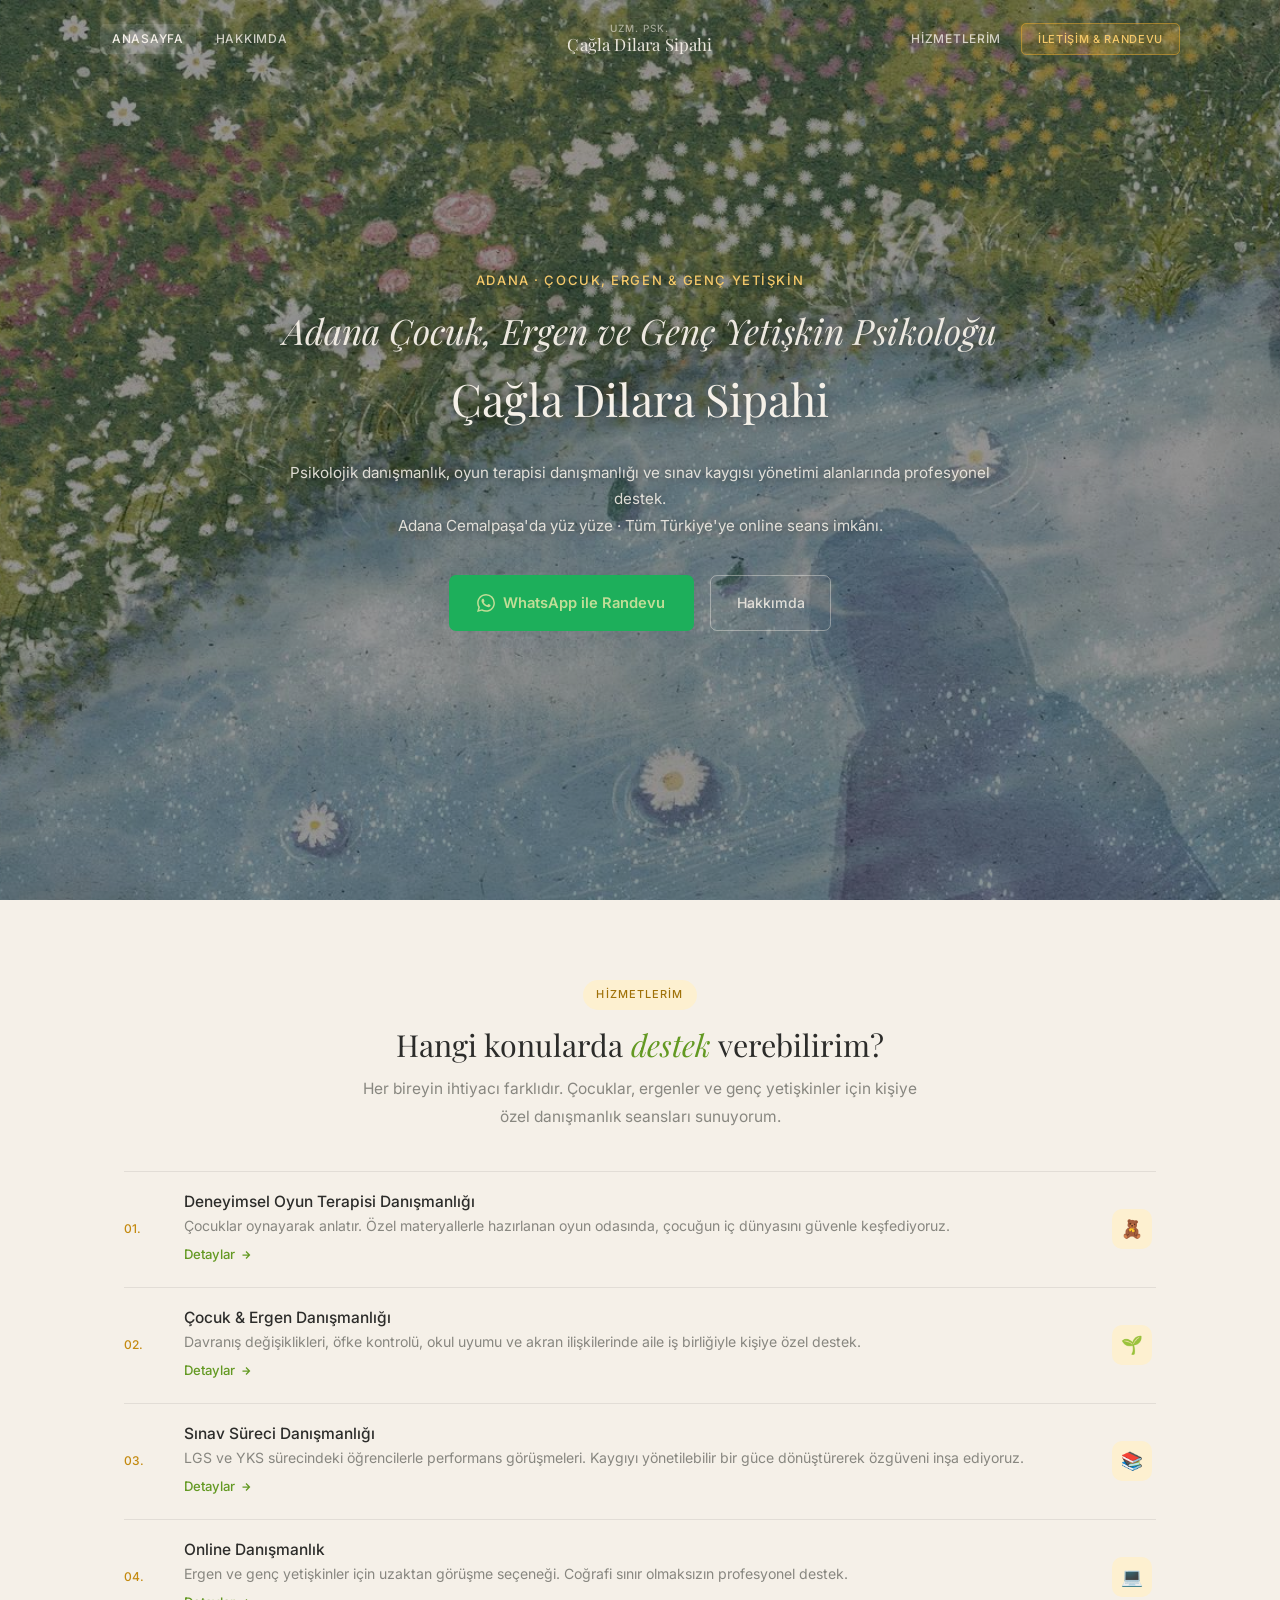
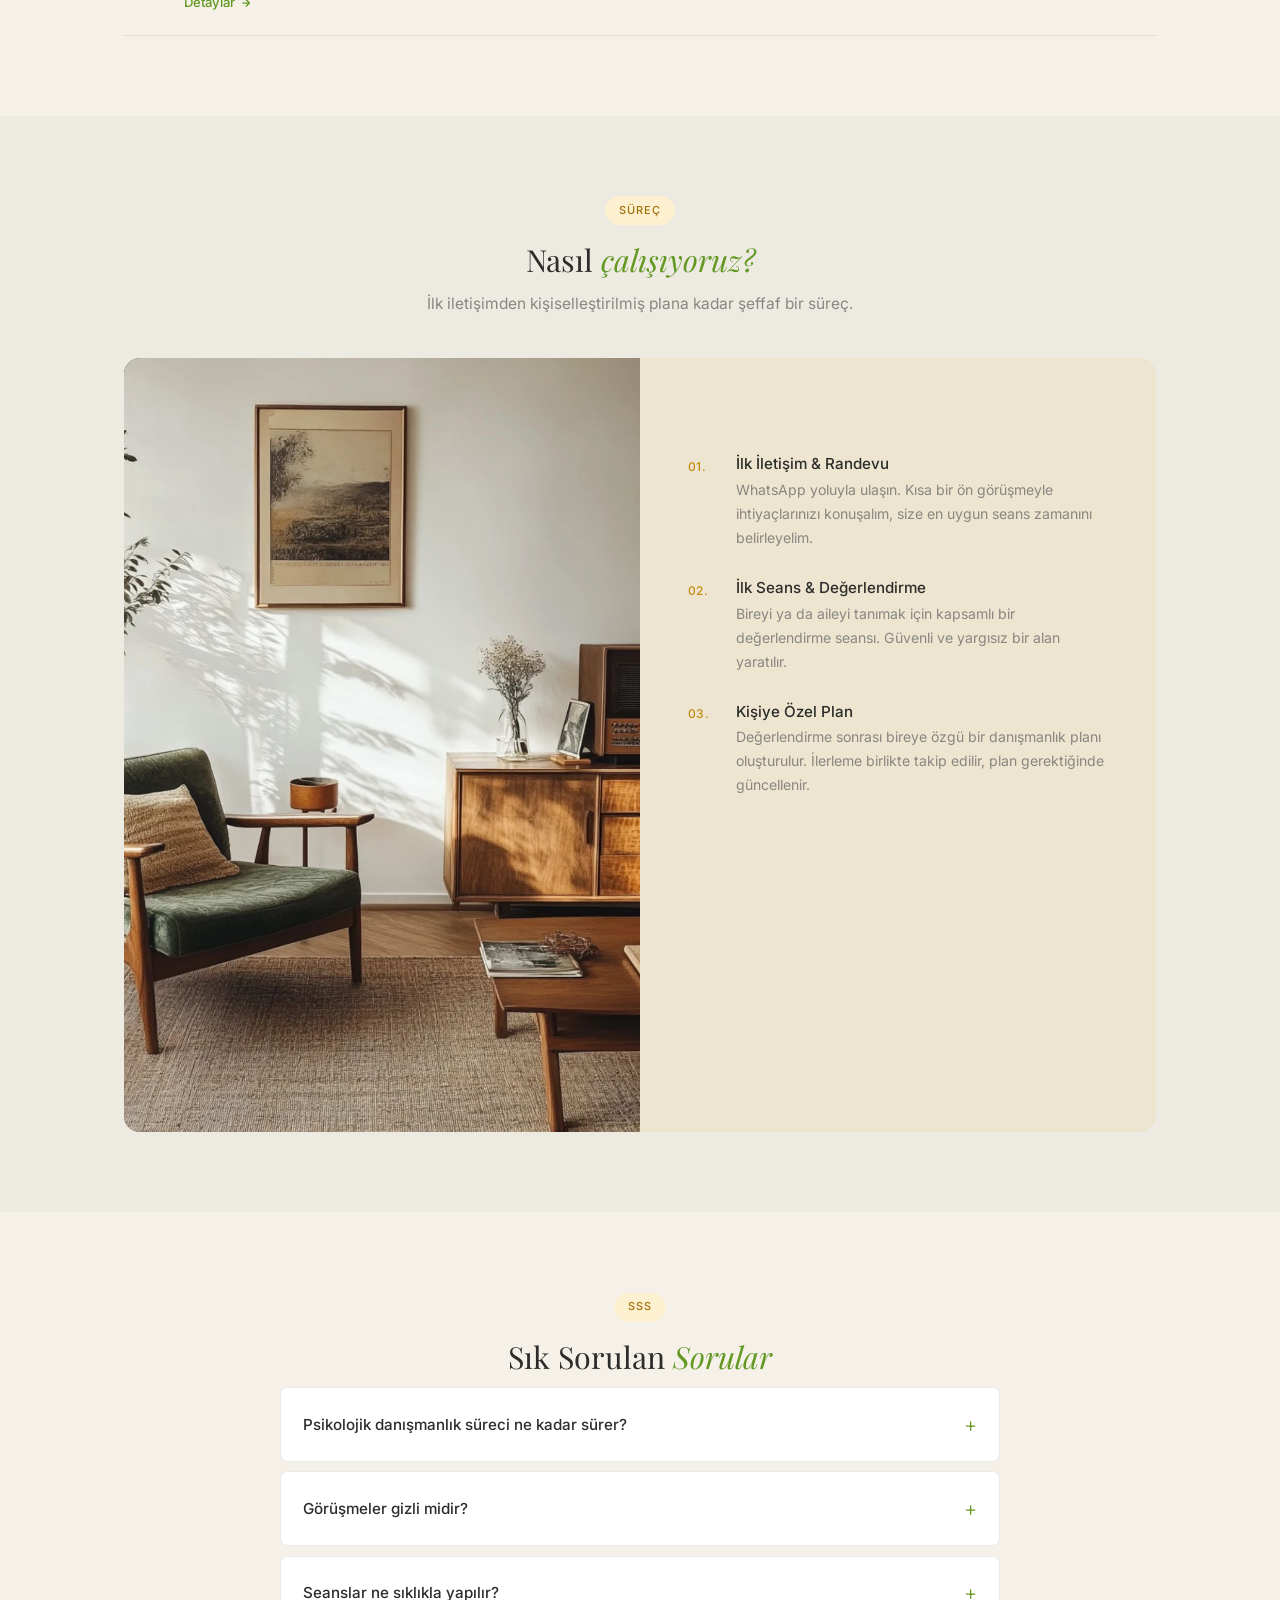
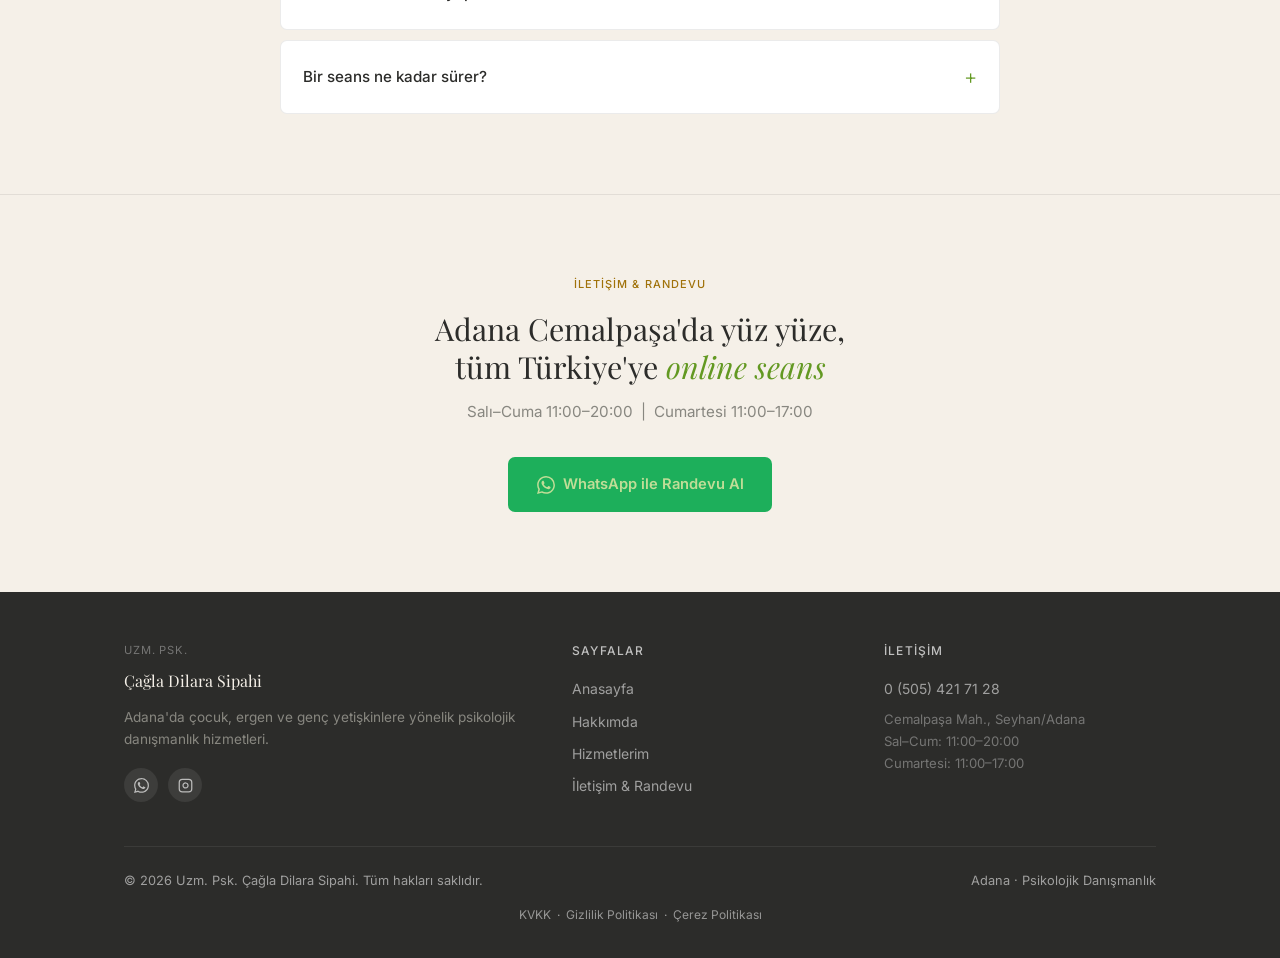
==== commit 76d1799d: "feat: add KVKK, gizlilik, cerez policy pages (draft — requires legal review); add footer links Co-Au" ====
--- a/index.html
+++ b/index.html
@@ -344,6 +344,13 @@
         <span>&copy; <span id="footer-year">2026</span> Uzm. Psk. Çağla Dilara Sipahi. Tüm hakları saklıdır.</span>
         <span>Adana · Psikolojik Danışmanlık</span>
       </div>
+      <div style="text-align:center; padding-top:.75rem; font-size:.75rem;">
+        <a href="/kvkk" style="color:rgba(255,255,255,.5); text-decoration:none;">KVKK</a>
+        &nbsp;·&nbsp;
+        <a href="/gizlilik-politikasi" style="color:rgba(255,255,255,.5); text-decoration:none;">Gizlilik Politikası</a>
+        &nbsp;·&nbsp;
+        <a href="/cerez-politikasi" style="color:rgba(255,255,255,.5); text-decoration:none;">Çerez Politikası</a>
+      </div>
     </div>
   </footer>
 
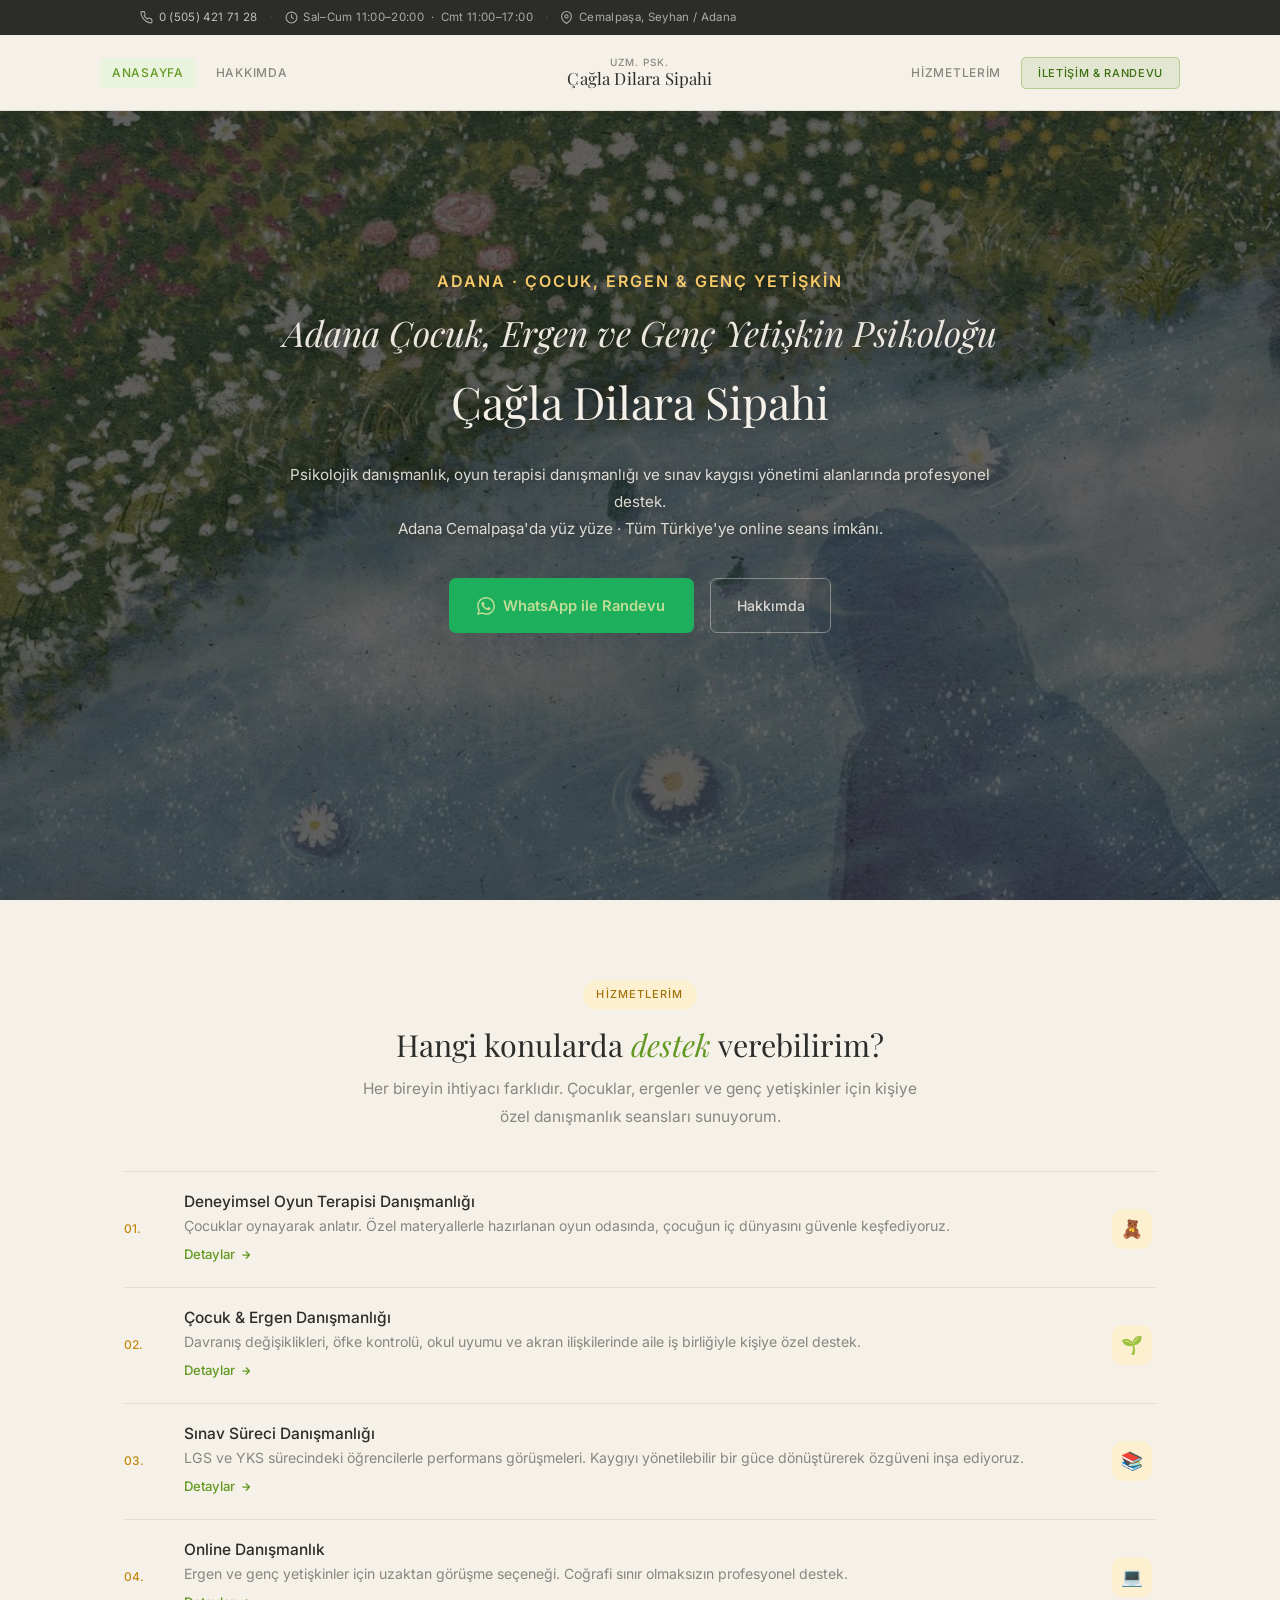
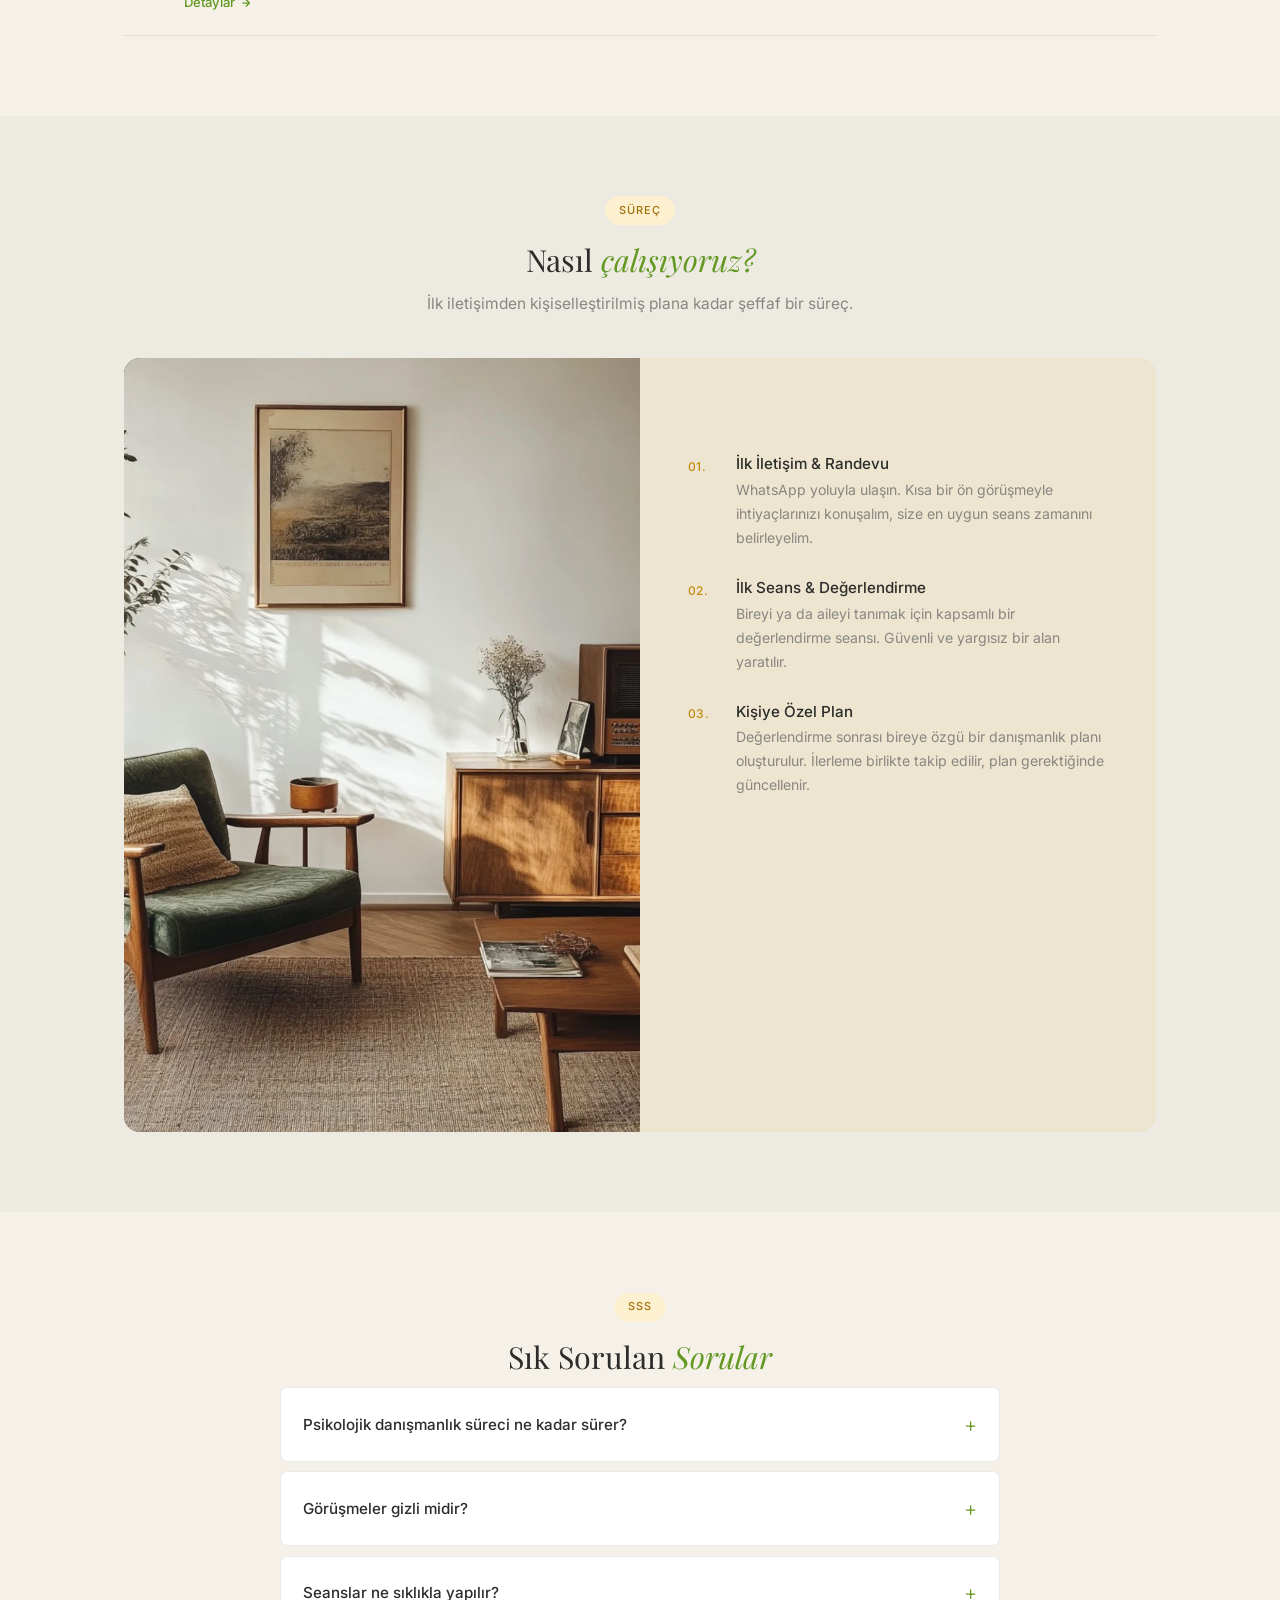
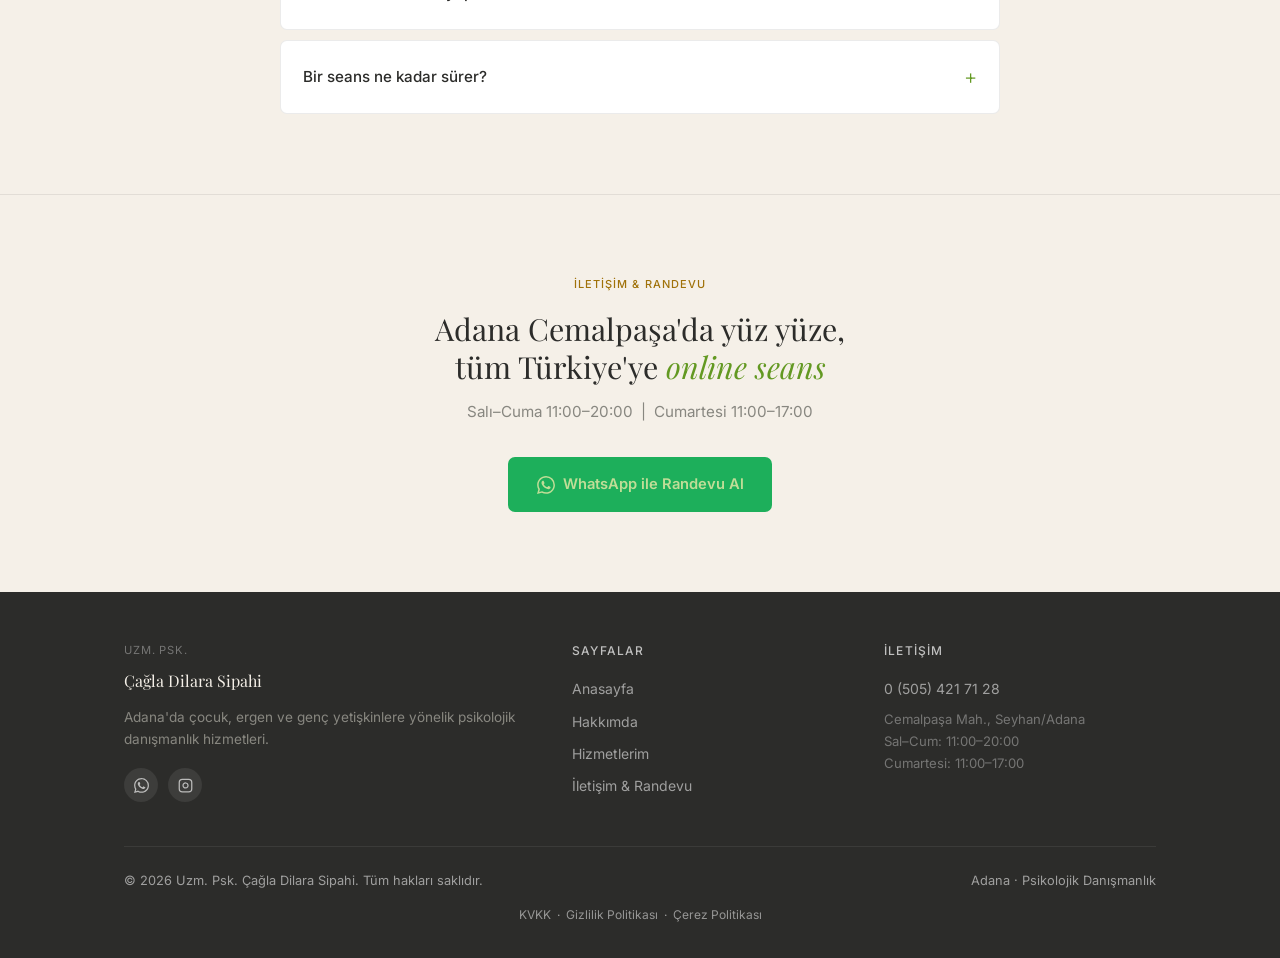
==== commit c9e56104: "feat: white navbar with info bar, bigger eyebrow text - Add top info bar (phone, hours, location) ab" ====
--- a/index.html
+++ b/index.html
@@ -116,6 +116,17 @@
 </head>
 <body>
 
+  <!-- INFO BAR -->
+  <div class="info-bar">
+    <div class="info-bar-inner">
+      <span><svg width="13" height="13" viewBox="0 0 24 24" fill="none" stroke="currentColor" stroke-width="2" aria-hidden="true"><path d="M22 16.92v3a2 2 0 0 1-2.18 2 19.79 19.79 0 0 1-8.63-3.07A19.5 19.5 0 0 1 4.69 12a19.79 19.79 0 0 1-3.07-8.67A2 2 0 0 1 3.6 1.18h3a2 2 0 0 1 2 1.72 12.84 12.84 0 0 0 .7 2.81 2 2 0 0 1-.45 2.11L7.91 8.75a16 16 0 0 0 6 6l.91-.91a2 2 0 0 1 2.11-.45 12.84 12.84 0 0 0 2.81.7A2 2 0 0 1 21.5 16z"/></svg> <a href="tel:+905054217128">0 (505) 421 71 28</a></span>
+      <span class="info-bar-sep">·</span>
+      <span><svg width="13" height="13" viewBox="0 0 24 24" fill="none" stroke="currentColor" stroke-width="2" aria-hidden="true"><circle cx="12" cy="12" r="10"/><polyline points="12 6 12 12 16 14"/></svg> Sal–Cum 11:00–20:00 &nbsp;·&nbsp; Cmt 11:00–17:00</span>
+      <span class="info-bar-sep">·</span>
+      <span><svg width="13" height="13" viewBox="0 0 24 24" fill="none" stroke="currentColor" stroke-width="2" aria-hidden="true"><path d="M21 10c0 7-9 13-9 13s-9-6-9-13a9 9 0 0 1 18 0z"/><circle cx="12" cy="10" r="3"/></svg> Cemalpaşa, Seyhan / Adana</span>
+    </div>
+  </div>
+
   <!-- NAVBAR -->
   <nav class="navbar">
     <div class="nav-inner">
--- a/style.css
+++ b/style.css
@@ -163,11 +163,39 @@
 /* =============================================
    NAVBAR
    ============================================= */
+/* Info bar */
+.info-bar {
+  position: absolute;
+  top: 0; left: 0; right: 0;
+  z-index: 1000;
+  background: var(--text);
+  color: rgba(245,240,232,.65);
+  font-size: 11.5px;
+  letter-spacing: .03em;
+}
+.info-bar-inner {
+  max-width: var(--max-w);
+  margin: 0 auto;
+  padding: 7px 40px;
+  display: flex;
+  align-items: center;
+  gap: .75rem;
+  flex-wrap: wrap;
+}
+.info-bar span { display: flex; align-items: center; gap: .35rem; }
+.info-bar a { color: rgba(245,240,232,.75); text-decoration: none; transition: color var(--trans); }
+.info-bar a:hover { color: #F5C96A; }
+.info-bar-sep { color: rgba(245,240,232,.2); }
+@media (max-width: 640px) { .info-bar { display: none; } }
+
 .navbar {
   position: absolute;
-  top: 0; left: 0; right: 0;
+  top: 34px; left: 0; right: 0;
   z-index: 999;
   padding: 22px 40px;
+  background: var(--bg);
+  border-bottom: 1px solid var(--border);
+  box-shadow: 0 2px 12px rgba(0,0,0,.04);
 }
 .nav-inner {
   max-width: var(--max-w);
@@ -188,7 +216,7 @@
   font-weight: 500;
   letter-spacing: .06em;
   text-transform: uppercase;
-  color: rgba(245,240,232,.8);
+  color: var(--text-muted);
   padding: .45rem .75rem;
   border-radius: 5px;
   transition: color var(--trans), background var(--trans);
@@ -196,12 +224,12 @@
 .nav-left a:hover,
 .nav-right a.nav-link:hover,
 .nav-left a.active,
-.nav-right a.nav-link.active { color: rgba(245,240,232,1); background: rgba(255,255,255,.1); }
+.nav-right a.nav-link.active { color: var(--primary); background: var(--primary-light); }
 
 .nav-cta {
-  background: rgba(232,168,48,.2) !important;
-  border: 1px solid rgba(232,168,48,.5) !important;
-  color: #F5C96A !important;
+  background: rgba(99,153,34,.12) !important;
+  border: 1px solid rgba(99,153,34,.35) !important;
+  color: var(--primary-dark) !important;
   font-size: 11px !important;
   font-weight: 500 !important;
   padding: 8px 16px !important;
@@ -210,7 +238,7 @@
   letter-spacing: .06em !important;
   transition: background var(--trans) !important;
 }
-.nav-cta:hover { background: rgba(232,168,48,.35) !important; }
+.nav-cta:hover { background: rgba(99,153,34,.2) !important; }
 
 .navbar-brand {
   display: flex;
@@ -223,14 +251,14 @@
   font-size: 10px;
   letter-spacing: .1em;
   text-transform: uppercase;
-  color: rgba(245,240,232,.55);
+  color: var(--text-muted);
   font-weight: 500;
 }
 .navbar-brand .brand-name {
   font-family: var(--font-display);
   font-size: 1.05rem;
   font-weight: 400;
-  color: rgba(245,240,232,.95);
+  color: var(--text);
   letter-spacing: .01em;
 }
 
@@ -341,7 +369,7 @@
 }
 .hero-overlay {
   position: absolute; inset: 0; z-index: 1;
-  background: rgba(0, 0, 0, 0.42);
+  background: rgba(0, 0, 0, 0.62);
 }
 .hero-content {
   position: relative;
@@ -351,8 +379,8 @@
   padding: 0 1.5rem;
 }
 .hero-eyebrow {
-  font-size: 13px;
-  font-weight: 500;
+  font-size: 16px;
+  font-weight: 600;
   letter-spacing: .12em;
   text-transform: uppercase;
   color: #F5C96A;
@@ -763,7 +791,7 @@
   .navbar-brand { align-items: flex-start; }
 
 
-  .navbar { padding: 18px 20px; }
+  .navbar { padding: 18px 20px; top: 0; }
   .navbar-inner { padding: 14px 20px; }
 
   .hero { padding: 6rem 0 4.5rem; }
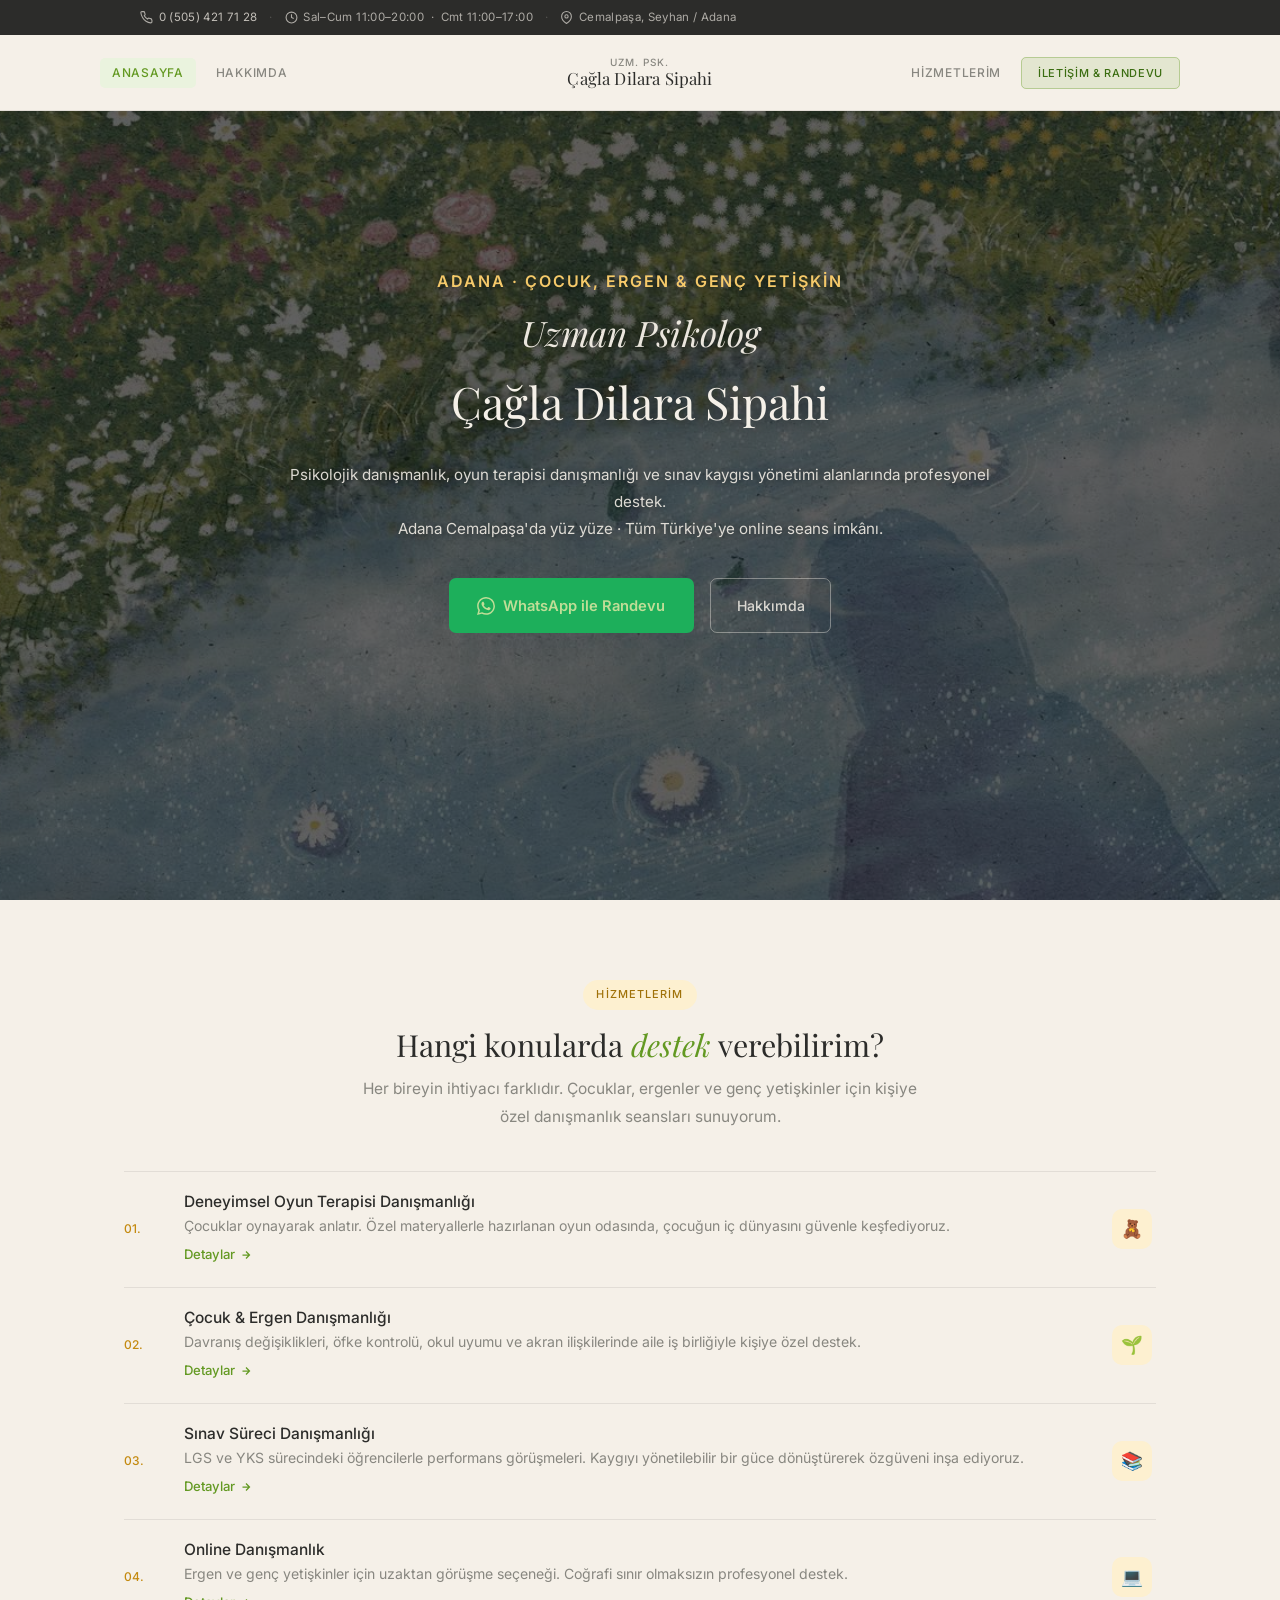
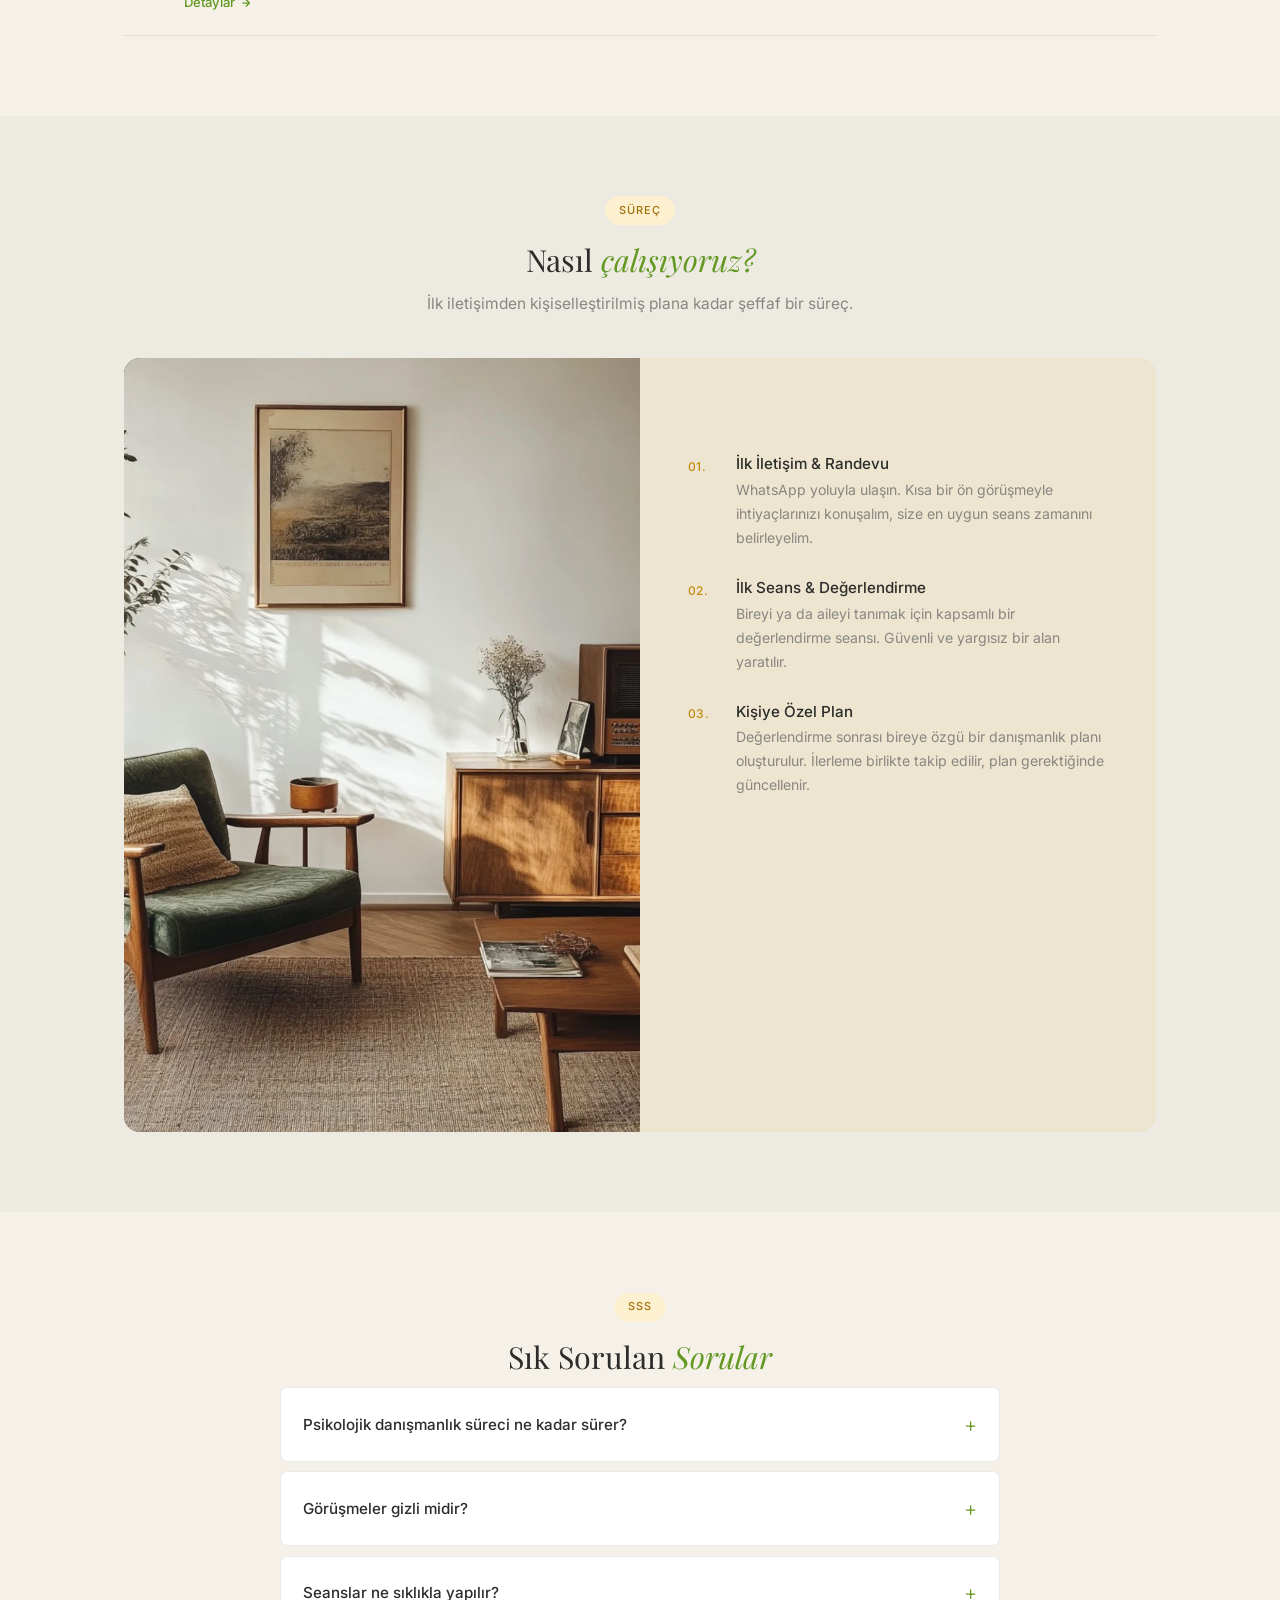
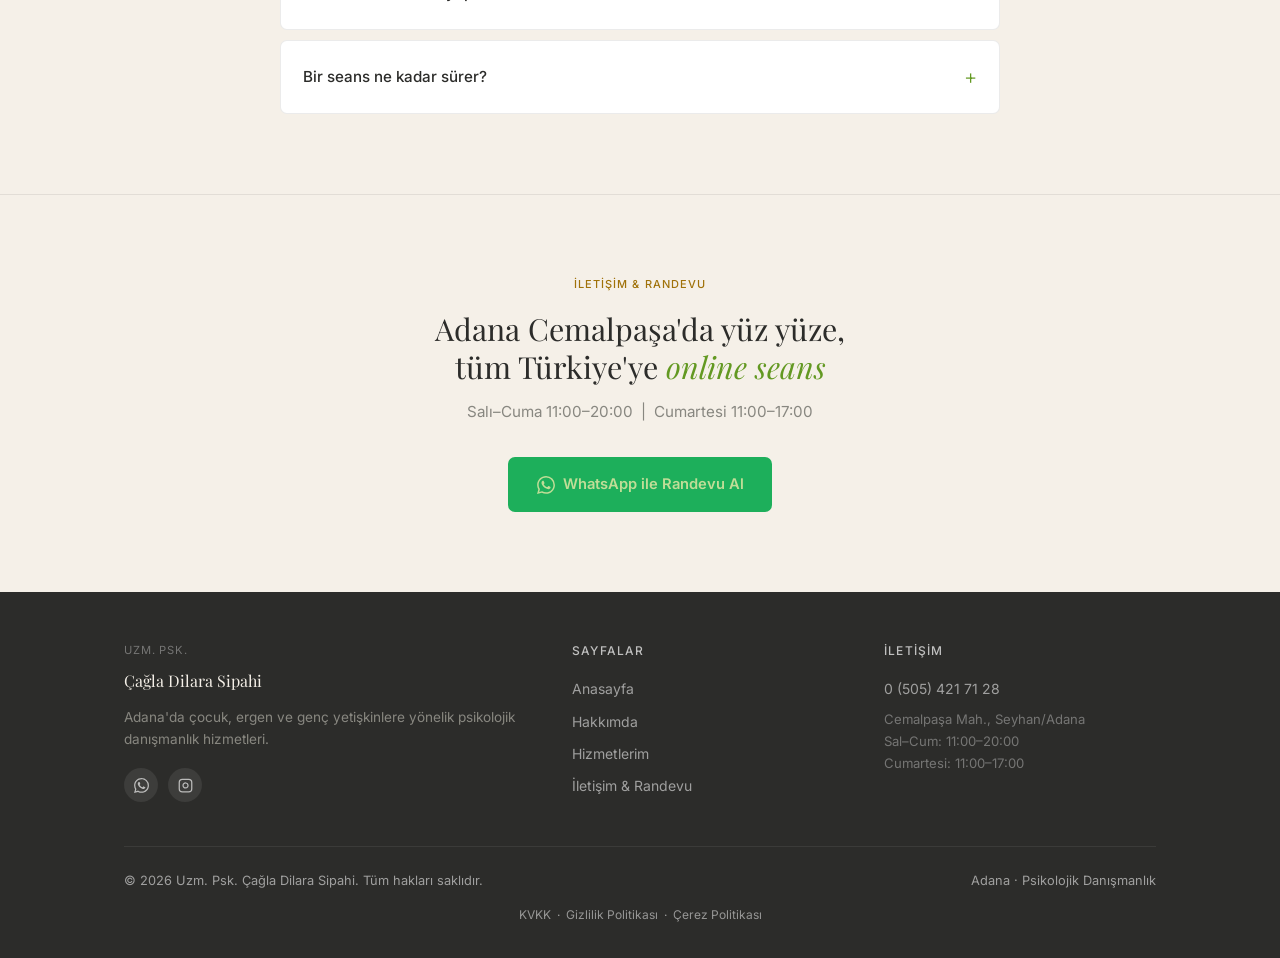
==== commit 093c50b9: "fix: revert hero H1 to Uzman Psikolog (eyebrow already has keyword detail) Co-Authored-By: Claude So" ====
--- a/index.html
+++ b/index.html
@@ -8,7 +8,7 @@
   <link rel="preconnect" href="https://fonts.googleapis.com">
   <link rel="preconnect" href="https://fonts.gstatic.com" crossorigin>
   <link href="https://fonts.googleapis.com/css2?family=Playfair+Display:ital,wght@0,400;0,500;1,400&family=Inter:wght@300;400;500&display=swap" rel="stylesheet">
-  <link rel="stylesheet" href="style.css">
+  <link rel="stylesheet" href="style.css?v=2">
   <link rel="canonical" href="https://pskcagladsipahi.com/">
   <meta property="og:type" content="website">
   <meta property="og:site_name" content="Uzm. Psk. Çağla Dilara Sipahi">
@@ -163,7 +163,7 @@
     <div class="container">
       <div class="hero-content">
         <span class="hero-eyebrow">Adana · Çocuk, Ergen &amp; Genç Yetişkin</span>
-        <h1 class="hero-title">Adana Çocuk, Ergen ve Genç Yetişkin Psikoloğu</h1>
+        <h1 class="hero-title">Uzman Psikolog</h1>
         <span class="hero-name">Çağla Dilara Sipahi</span>
         <p class="hero-desc">
           Psikolojik danışmanlık, oyun terapisi danışmanlığı ve sınav kaygısı yönetimi alanlarında profesyonel destek.<br>
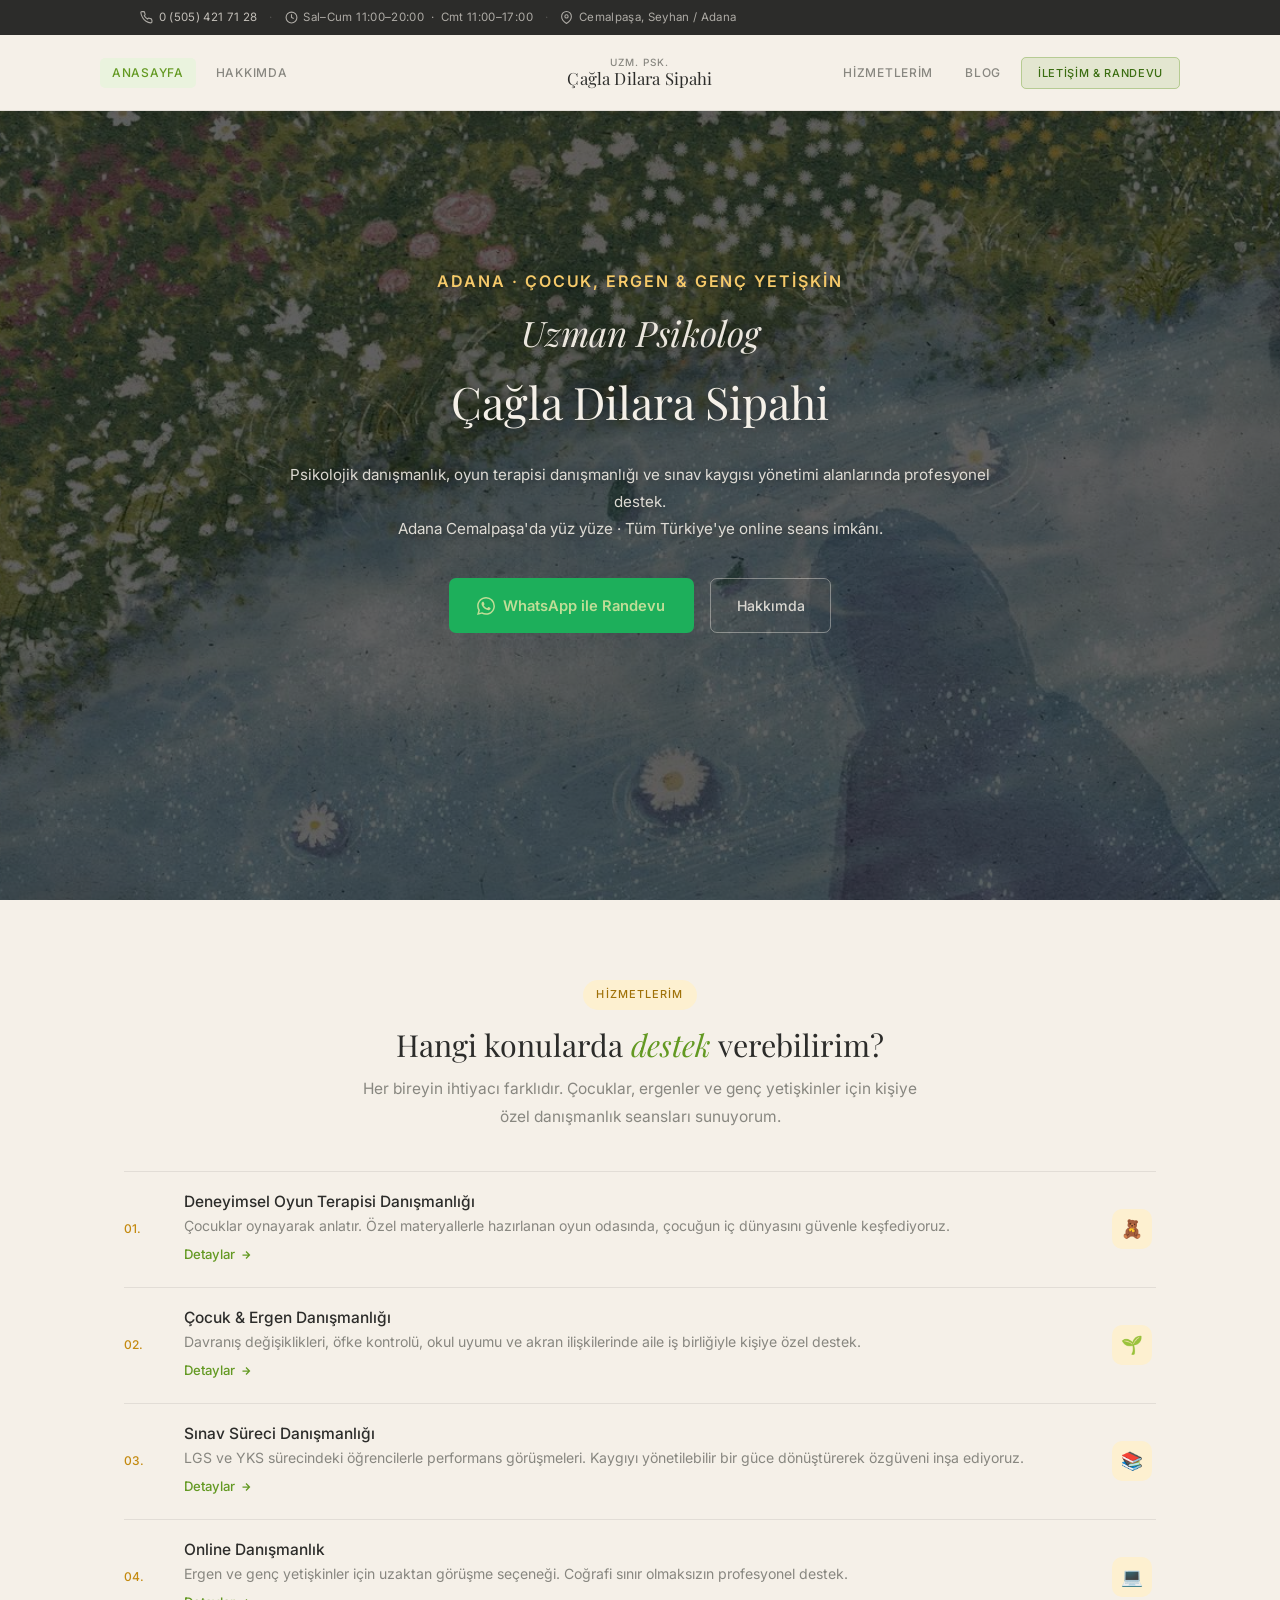
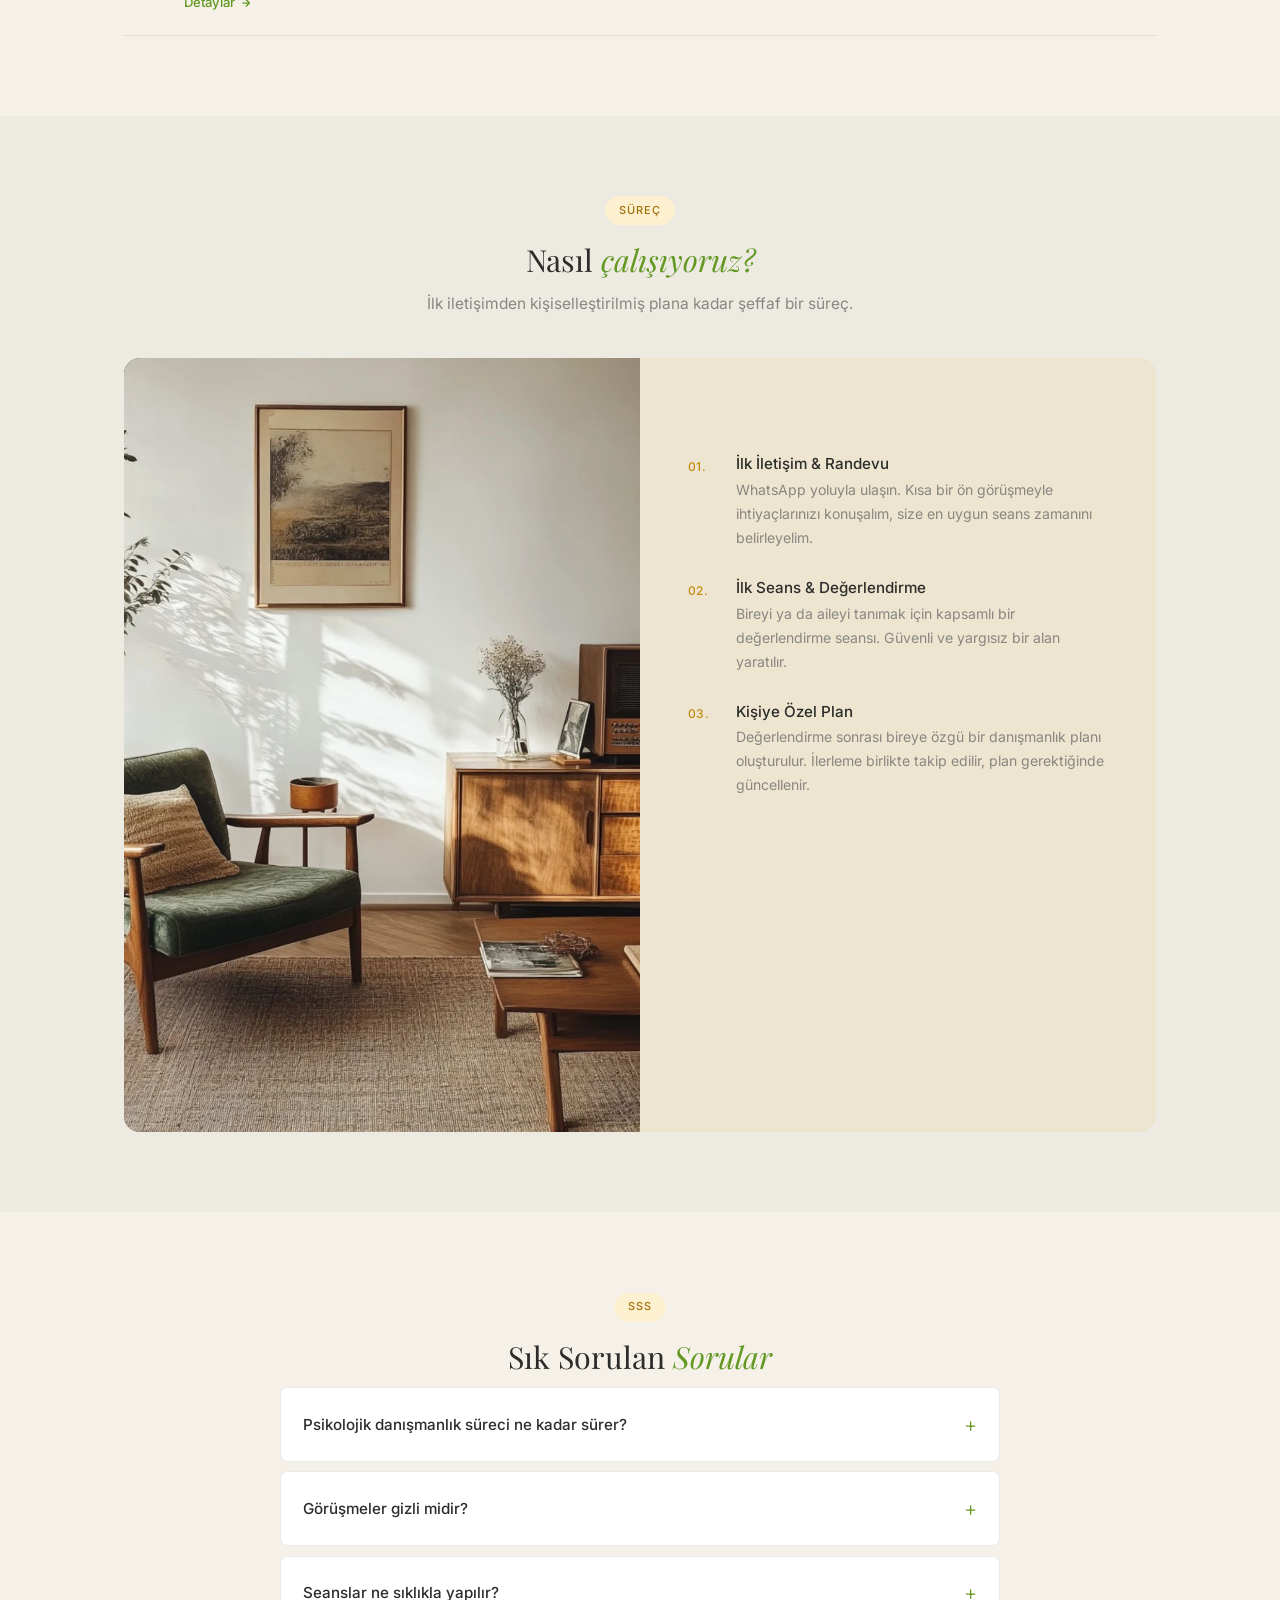
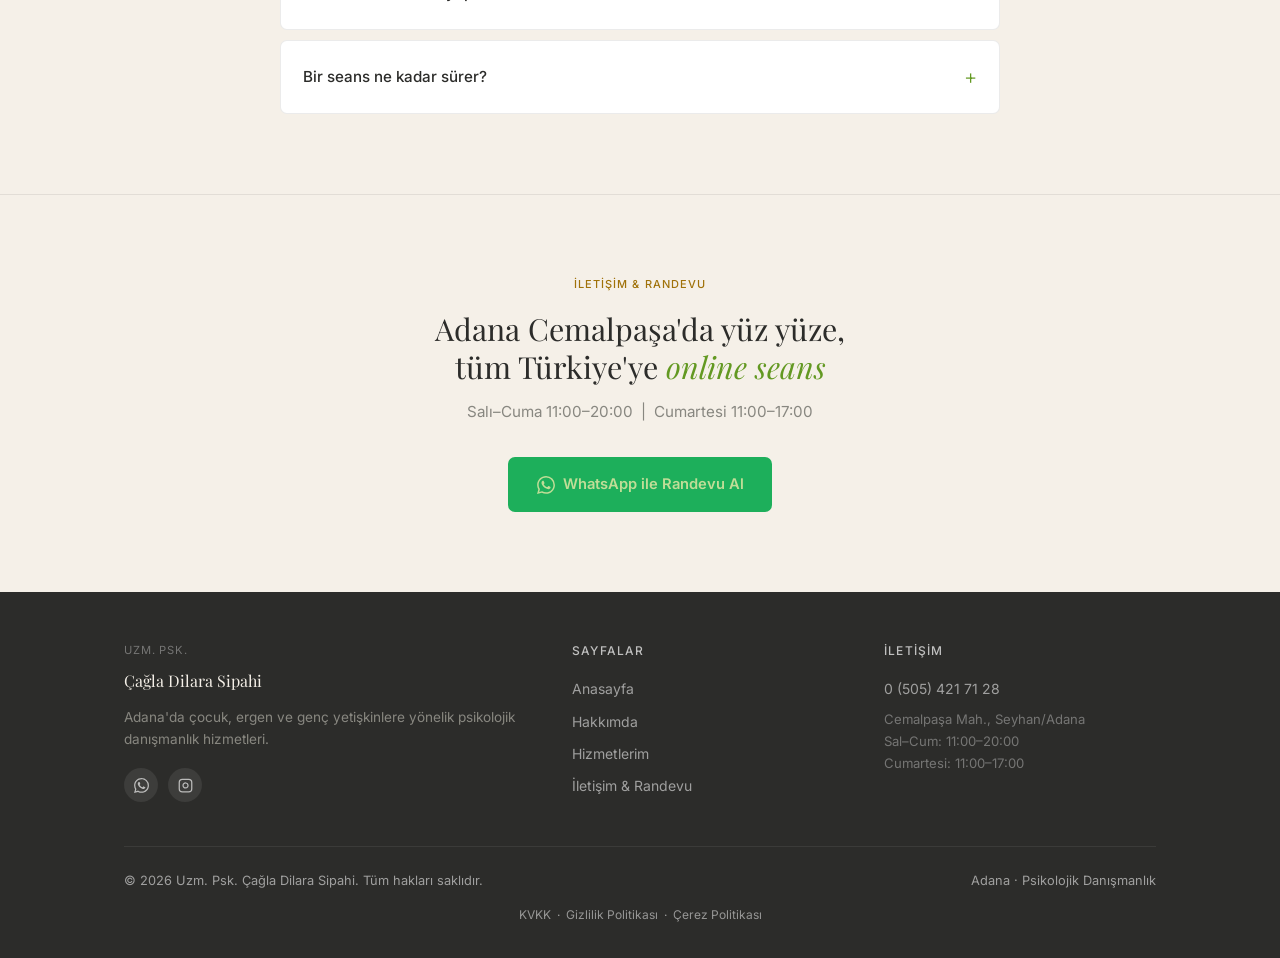
==== commit dd623692: "feat: add Blog nav link to all pages (desktop + mobile) Co-Authored-By: Claude Sonnet 4.6 <noreply@a" ====
--- a/index.html
+++ b/index.html
@@ -140,6 +140,7 @@
       </a>
       <ul class="nav-right">
         <li><a href="/hizmetler" class="nav-link">Hizmetlerim</a></li>
+        <li><a href="/blog" class="nav-link">Blog</a></li>
         <li><a href="/iletisim" class="nav-link nav-cta">İletişim &amp; Randevu</a></li>
       </ul>
       <button class="hamburger" id="hamburger" aria-label="Menüyü aç/kapat">
@@ -153,6 +154,7 @@
     <a href="/">Anasayfa</a>
     <a href="/hakkimda">Hakkımda</a>
     <a href="/hizmetler">Hizmetlerim</a>
+    <a href="/blog">Blog</a>
     <a href="/iletisim">İletişim &amp; Randevu</a>
   </div>
 
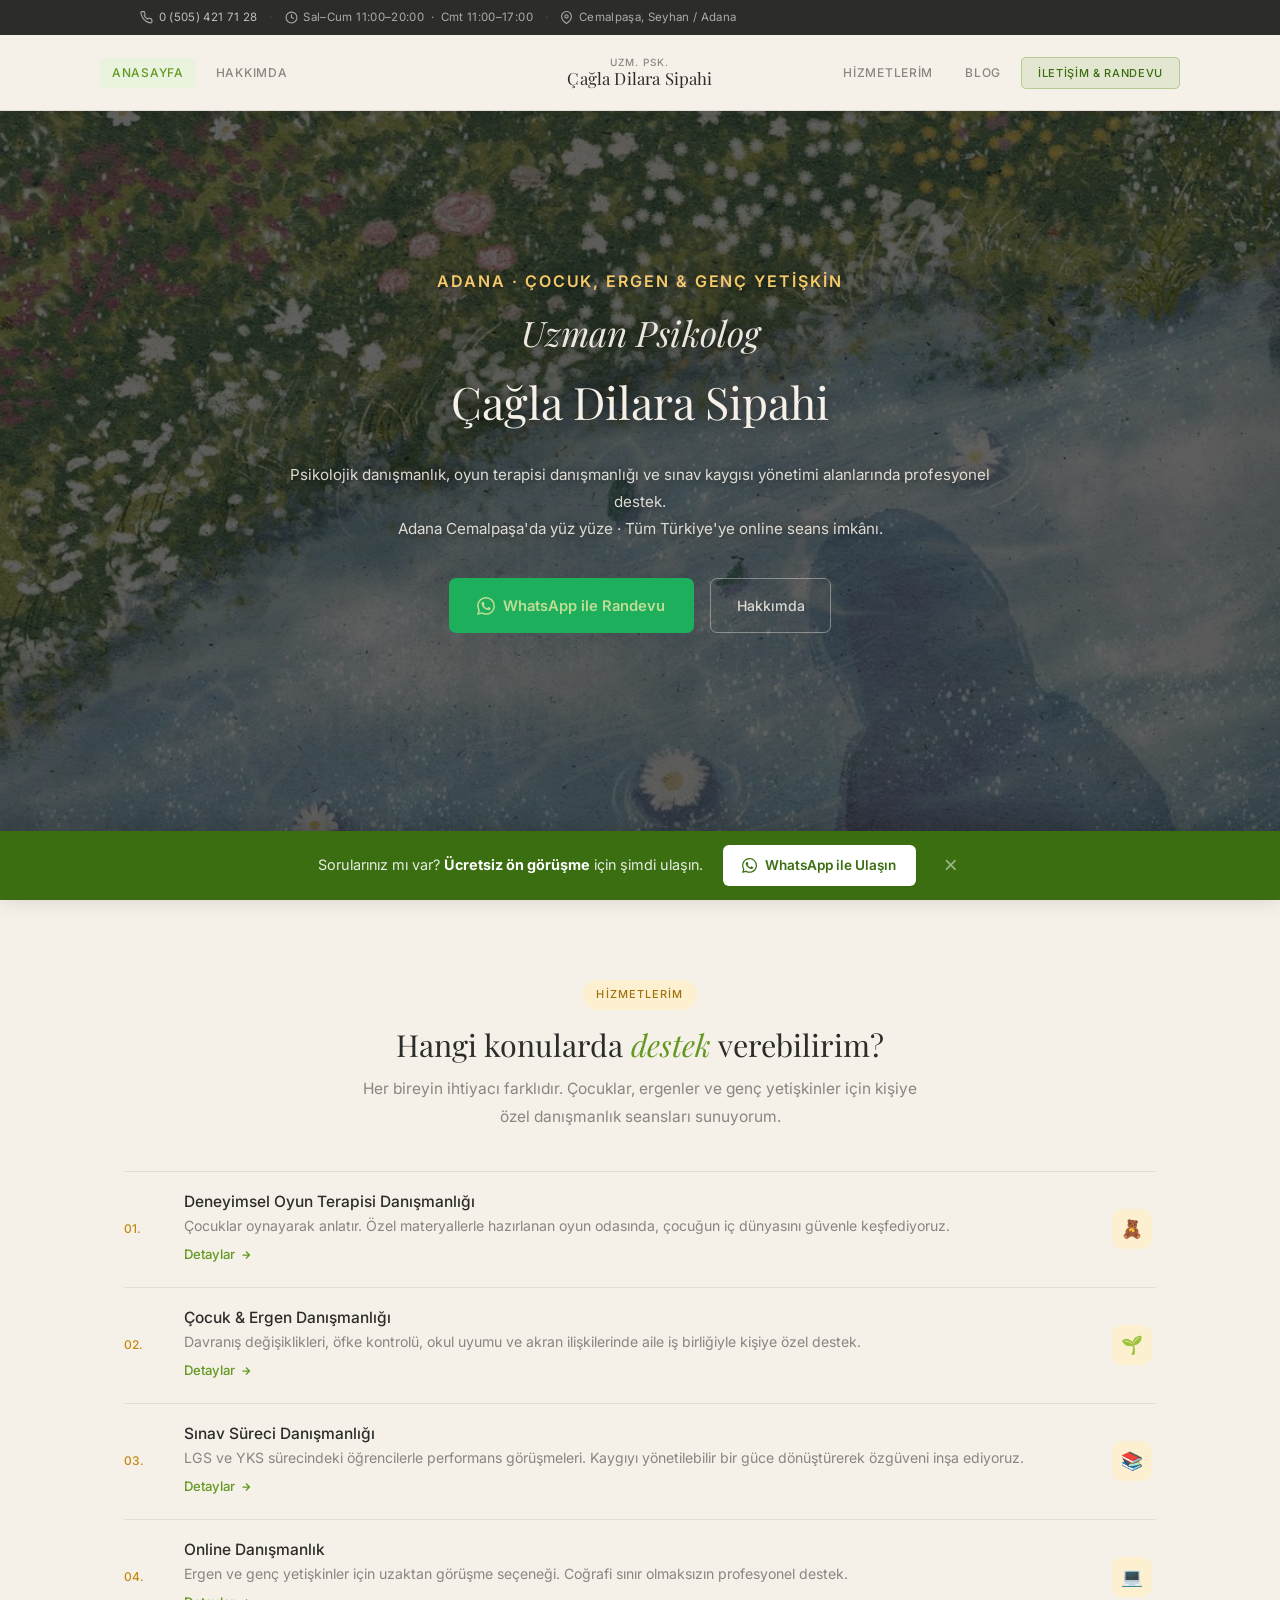
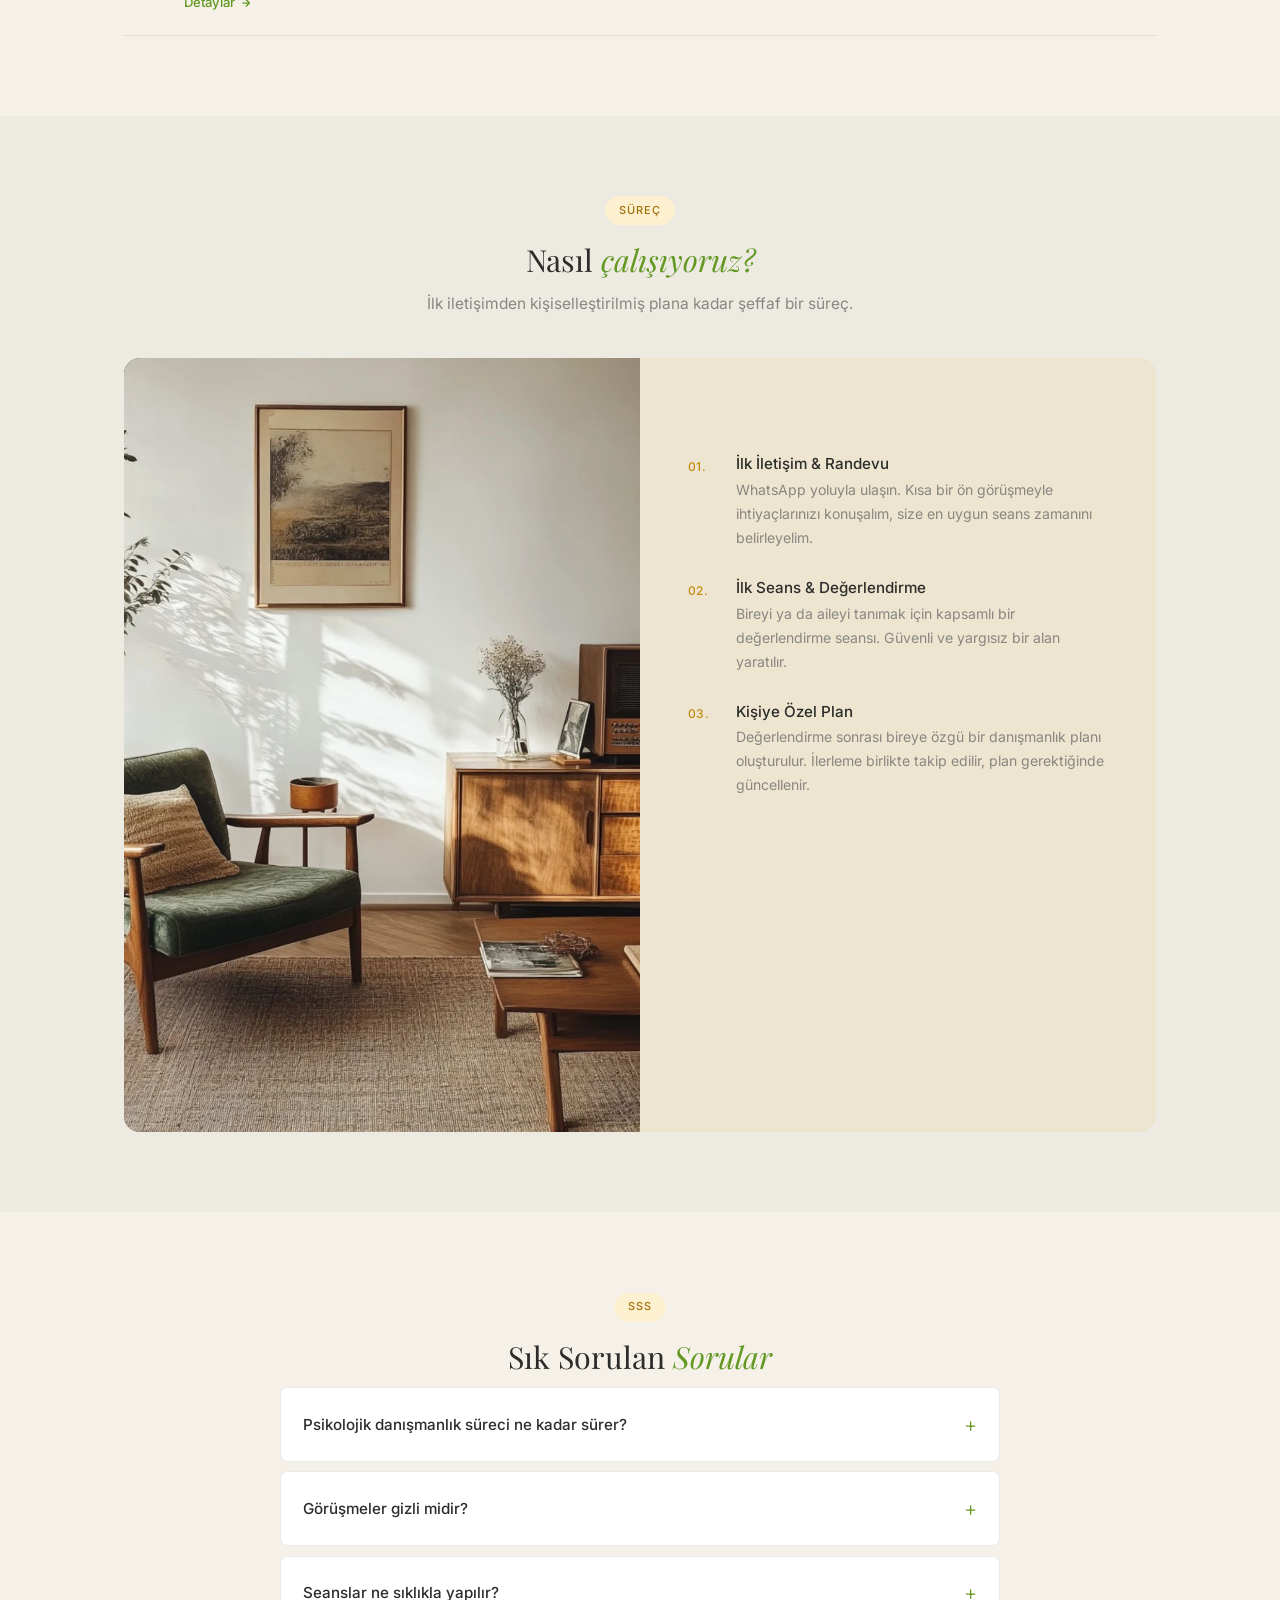
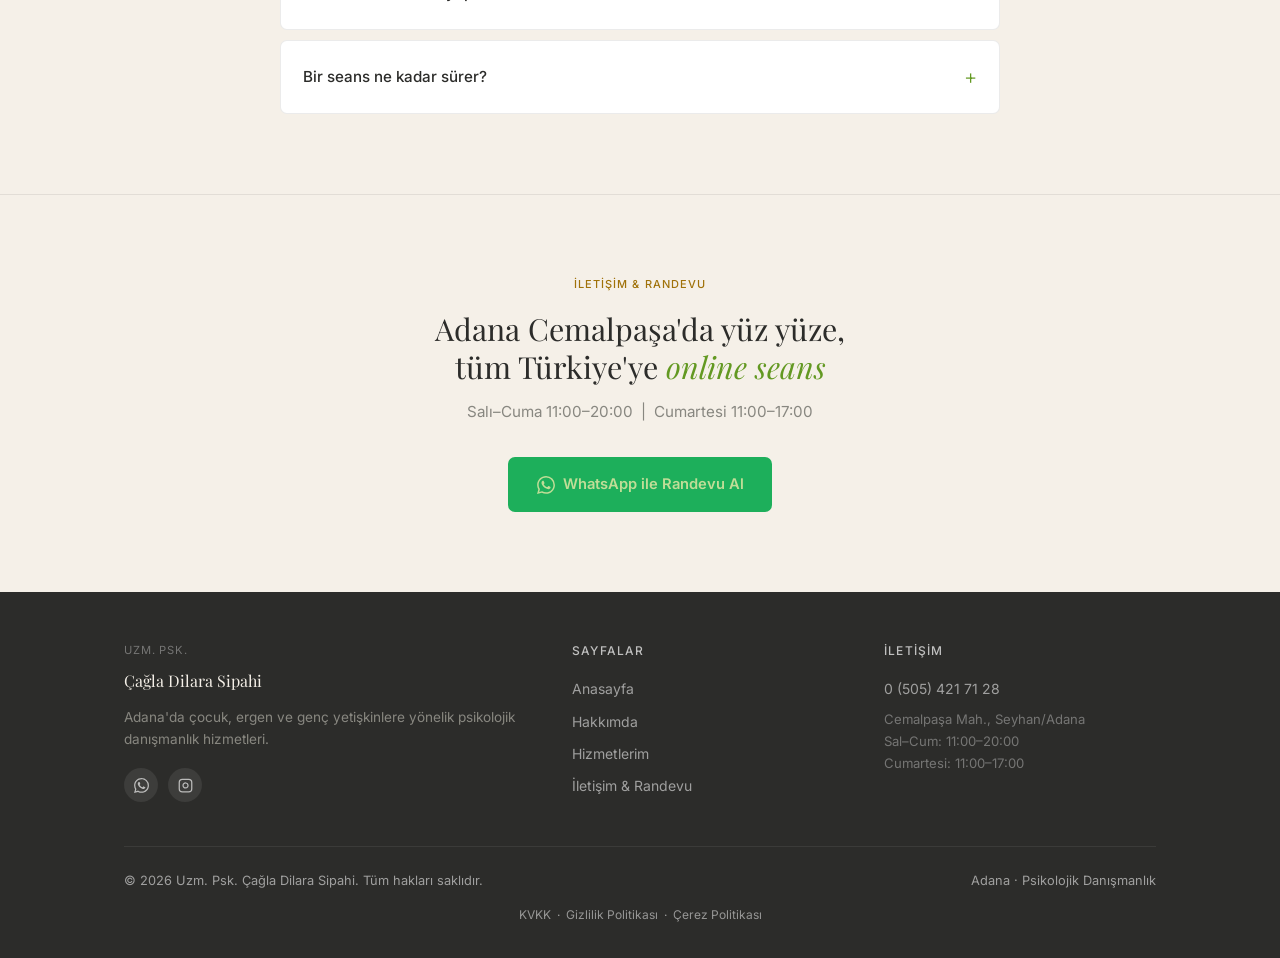
==== commit 9f2c52ed: "feat: add sticky bottom CTA bar to all pages Appears after 300px scroll, dismissed with X (sessionSt" ====
--- a/index.html
+++ b/index.html
@@ -386,5 +386,31 @@
     document.getElementById('footer-year').textContent = new Date().getFullYear();
 
   </script>
+
+  <!-- STICKY CTA -->
+  <div class="sticky-cta" id="stickyCta">
+    <div class="sticky-cta-inner">
+      <span class="sticky-cta-text">Sorularınız mı var? <strong>Ücretsiz ön görüşme</strong> için şimdi ulaşın.</span>
+      <a href="https://wa.me/905054217128" class="sticky-cta-btn" target="_blank" rel="noopener">
+        <svg width="15" height="15" viewBox="0 0 24 24" fill="currentColor" aria-hidden="true"><path d="M17.472 14.382c-.297-.149-1.758-.867-2.03-.967-.273-.099-.471-.148-.67.15-.197.297-.767.966-.94 1.164-.173.199-.347.223-.644.075-.297-.15-1.255-.463-2.39-1.475-.883-.788-1.48-1.761-1.653-2.059-.173-.297-.018-.458.13-.606.134-.133.298-.347.446-.52.149-.174.198-.298.298-.497.099-.198.05-.371-.025-.52-.075-.149-.669-1.612-.916-2.207-.242-.579-.487-.5-.669-.51-.173-.008-.371-.01-.57-.01-.198 0-.52.074-.792.372-.272.297-1.04 1.016-1.04 2.479 0 1.462 1.065 2.875 1.213 3.074.149.198 2.096 3.2 5.077 4.487.709.306 1.262.489 1.694.625.712.227 1.36.195 1.871.118.571-.085 1.758-.719 2.006-1.413.248-.694.248-1.289.173-1.413-.074-.124-.272-.198-.57-.347m-5.421 7.403h-.004a9.87 9.87 0 0 1-5.031-1.378l-.361-.214-3.741.982.998-3.648-.235-.374a9.86 9.86 0 0 1-1.51-5.26c.001-5.45 4.436-9.884 9.888-9.884 2.64 0 5.122 1.03 6.988 2.898a9.825 9.825 0 0 1 2.893 6.994c-.003 5.45-4.437 9.884-9.885 9.884m8.413-18.297A11.815 11.815 0 0 0 12.05 0C5.495 0 .16 5.335.157 11.892c0 2.096.547 4.142 1.588 5.945L.057 24l6.305-1.654a11.882 11.882 0 0 0 5.683 1.448h.005c6.554 0 11.89-5.335 11.893-11.893a11.821 11.821 0 0 0-3.48-8.413z"/></svg>
+        WhatsApp ile Ulaşın
+      </a>
+      <button class="sticky-cta-close" id="stickyCtaClose" aria-label="Kapat">×</button>
+    </div>
+  </div>
+  <script>
+    (function() {
+      var cta = document.getElementById('stickyCta');
+      var closeBtn = document.getElementById('stickyCtaClose');
+      if (!cta || sessionStorage.getItem('ctaDismissed')) return;
+      window.addEventListener('scroll', function() {
+        if (window.scrollY > 300) cta.classList.add('visible');
+      }, { passive: true });
+      closeBtn.addEventListener('click', function() {
+        cta.classList.remove('visible');
+        sessionStorage.setItem('ctaDismissed', '1');
+      });
+    })();
+  </script>
 </body>
 </html>
--- a/style.css
+++ b/style.css
@@ -801,3 +801,65 @@
   .footer-grid  { grid-template-columns: 1fr; }
   .footer-bottom{ flex-direction: column; text-align: center; }
 }
+
+/* =============================================
+   STICKY BOTTOM CTA
+   ============================================= */
+.sticky-cta {
+  position: fixed;
+  bottom: -90px;
+  left: 0; right: 0;
+  z-index: 990;
+  background: var(--primary-dark);
+  color: #fff;
+  padding: .9rem 1.5rem;
+  box-shadow: 0 -4px 24px rgba(0,0,0,.18);
+  transition: bottom .38s cubic-bezier(.4,0,.2,1);
+}
+.sticky-cta.visible { bottom: 0; }
+.sticky-cta-inner {
+  display: flex;
+  align-items: center;
+  justify-content: center;
+  gap: 1.25rem;
+  max-width: 900px;
+  margin: 0 auto;
+  flex-wrap: wrap;
+}
+.sticky-cta-text {
+  font-size: .9rem;
+  color: rgba(255,255,255,.88);
+  line-height: 1.4;
+}
+.sticky-cta-text strong { color: #fff; }
+.sticky-cta-btn {
+  display: inline-flex;
+  align-items: center;
+  gap: .5rem;
+  background: #fff;
+  color: var(--primary-dark);
+  padding: .5rem 1.2rem;
+  border-radius: 6px;
+  font-size: .85rem;
+  font-weight: 600;
+  white-space: nowrap;
+  text-decoration: none;
+  transition: background var(--trans), transform var(--trans);
+}
+.sticky-cta-btn:hover { background: var(--primary-light); transform: translateY(-1px); }
+.sticky-cta-close {
+  background: none;
+  border: none;
+  color: rgba(255,255,255,.5);
+  font-size: 1.5rem;
+  cursor: pointer;
+  line-height: 1;
+  padding: 0 .25rem;
+  margin-left: .25rem;
+  transition: color var(--trans);
+}
+.sticky-cta-close:hover { color: #fff; }
+@media (max-width: 600px) {
+  .sticky-cta-inner { gap: .75rem; justify-content: space-between; }
+  .sticky-cta-text { font-size: .82rem; }
+}
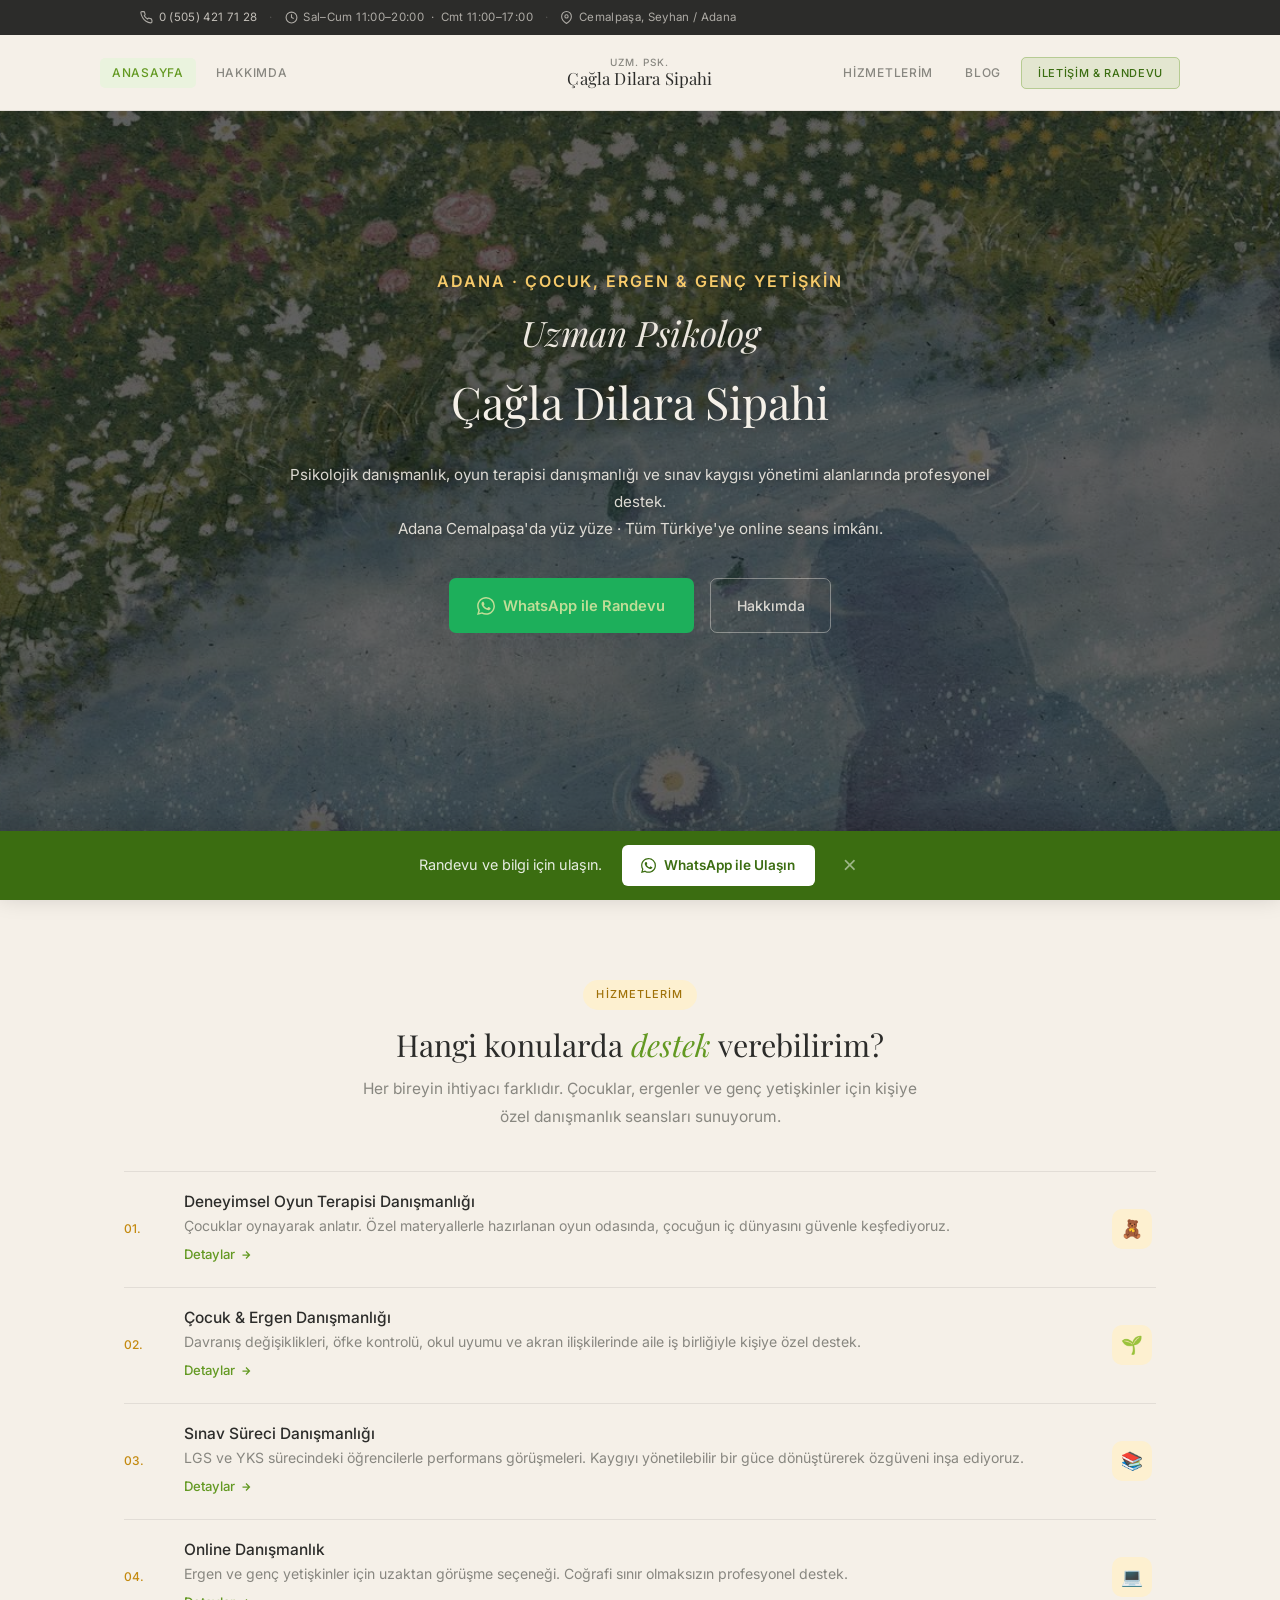
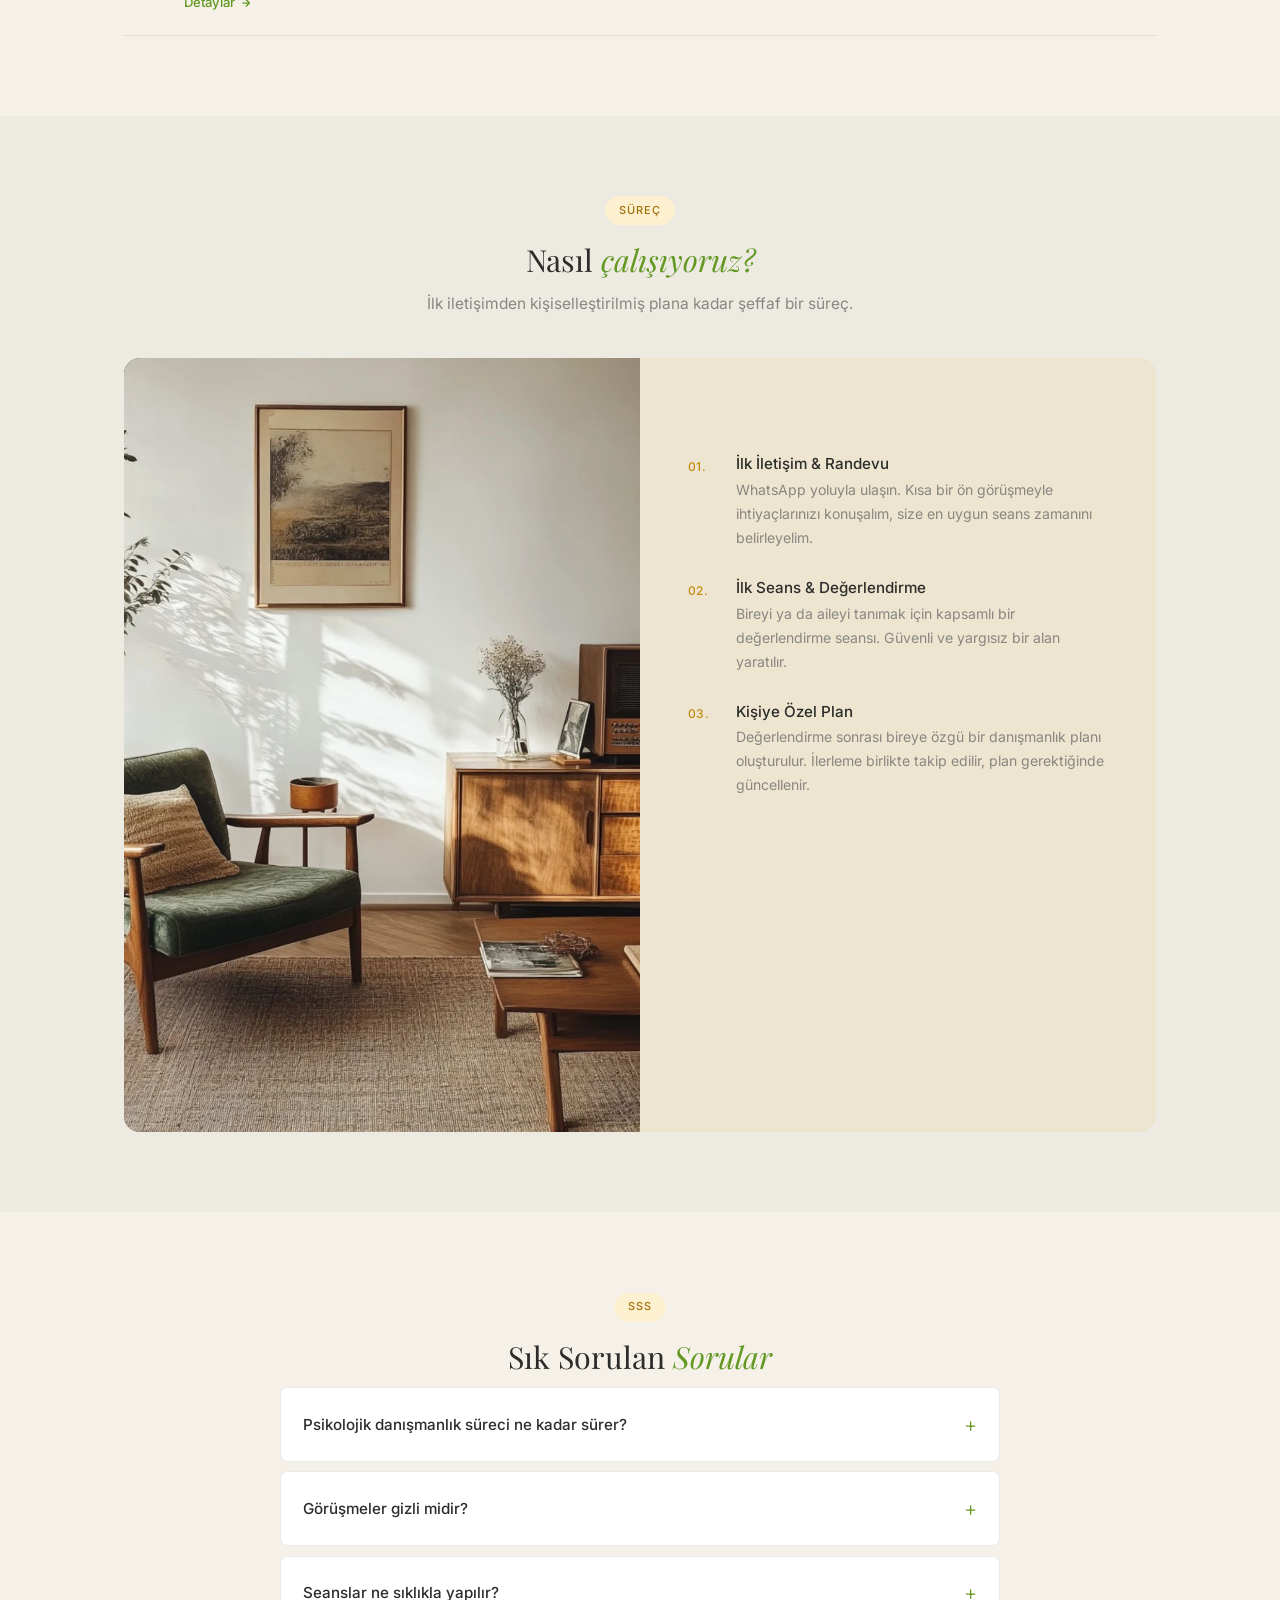
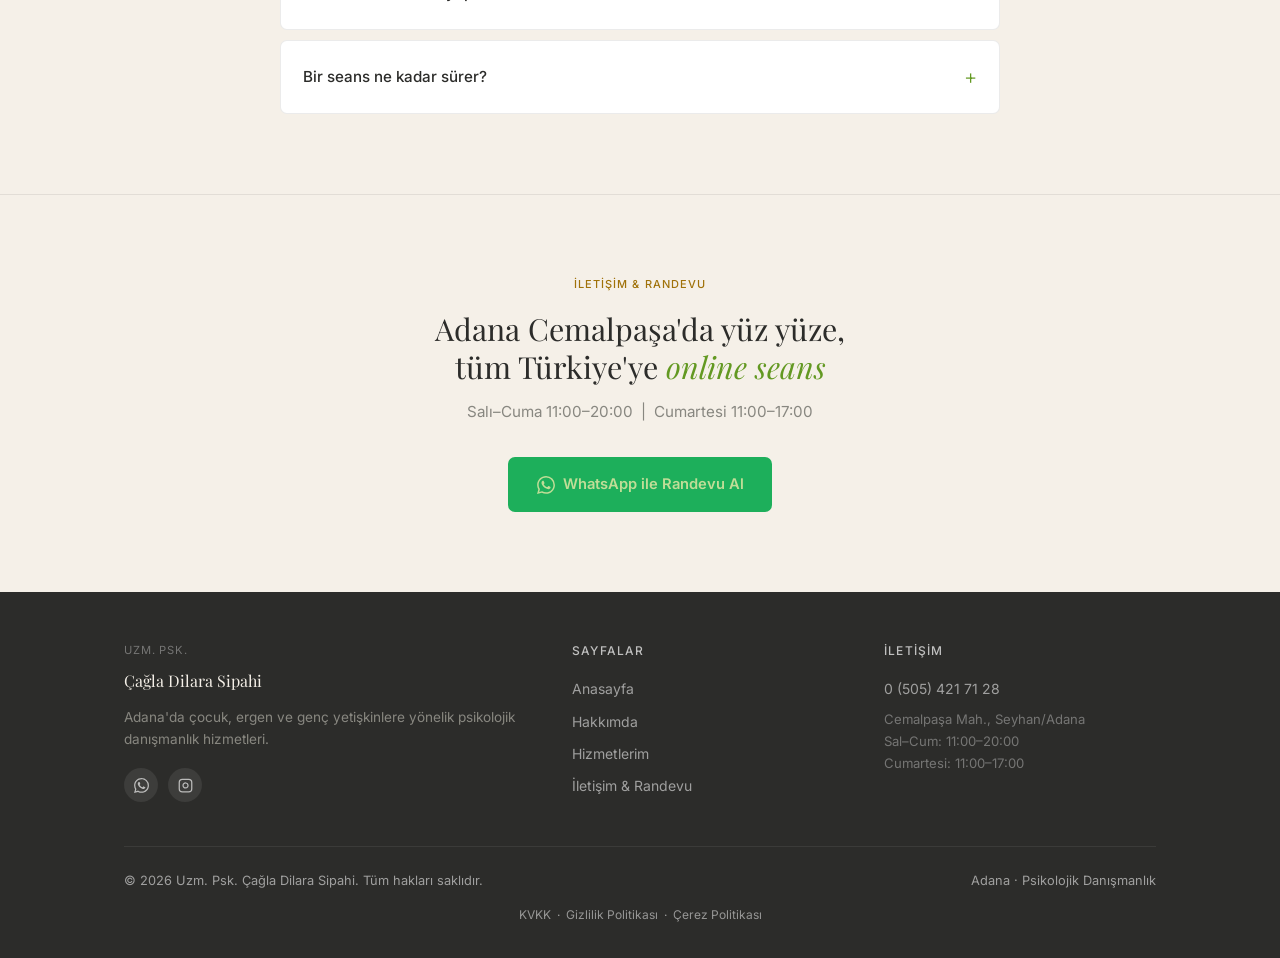
==== commit fc5fea08: "fix: remove free consultation text from sticky CTA bar Co-Authored-By: Claude Sonnet 4.6 <noreply@an" ====
--- a/index.html
+++ b/index.html
@@ -390,7 +390,7 @@
   <!-- STICKY CTA -->
   <div class="sticky-cta" id="stickyCta">
     <div class="sticky-cta-inner">
-      <span class="sticky-cta-text">Sorularınız mı var? <strong>Ücretsiz ön görüşme</strong> için şimdi ulaşın.</span>
+      <span class="sticky-cta-text">Randevu ve bilgi için ulaşın.</span>
       <a href="https://wa.me/905054217128" class="sticky-cta-btn" target="_blank" rel="noopener">
         <svg width="15" height="15" viewBox="0 0 24 24" fill="currentColor" aria-hidden="true"><path d="M17.472 14.382c-.297-.149-1.758-.867-2.03-.967-.273-.099-.471-.148-.67.15-.197.297-.767.966-.94 1.164-.173.199-.347.223-.644.075-.297-.15-1.255-.463-2.39-1.475-.883-.788-1.48-1.761-1.653-2.059-.173-.297-.018-.458.13-.606.134-.133.298-.347.446-.52.149-.174.198-.298.298-.497.099-.198.05-.371-.025-.52-.075-.149-.669-1.612-.916-2.207-.242-.579-.487-.5-.669-.51-.173-.008-.371-.01-.57-.01-.198 0-.52.074-.792.372-.272.297-1.04 1.016-1.04 2.479 0 1.462 1.065 2.875 1.213 3.074.149.198 2.096 3.2 5.077 4.487.709.306 1.262.489 1.694.625.712.227 1.36.195 1.871.118.571-.085 1.758-.719 2.006-1.413.248-.694.248-1.289.173-1.413-.074-.124-.272-.198-.57-.347m-5.421 7.403h-.004a9.87 9.87 0 0 1-5.031-1.378l-.361-.214-3.741.982.998-3.648-.235-.374a9.86 9.86 0 0 1-1.51-5.26c.001-5.45 4.436-9.884 9.888-9.884 2.64 0 5.122 1.03 6.988 2.898a9.825 9.825 0 0 1 2.893 6.994c-.003 5.45-4.437 9.884-9.885 9.884m8.413-18.297A11.815 11.815 0 0 0 12.05 0C5.495 0 .16 5.335.157 11.892c0 2.096.547 4.142 1.588 5.945L.057 24l6.305-1.654a11.882 11.882 0 0 0 5.683 1.448h.005c6.554 0 11.89-5.335 11.893-11.893a11.821 11.821 0 0 0-3.48-8.413z"/></svg>
         WhatsApp ile Ulaşın
